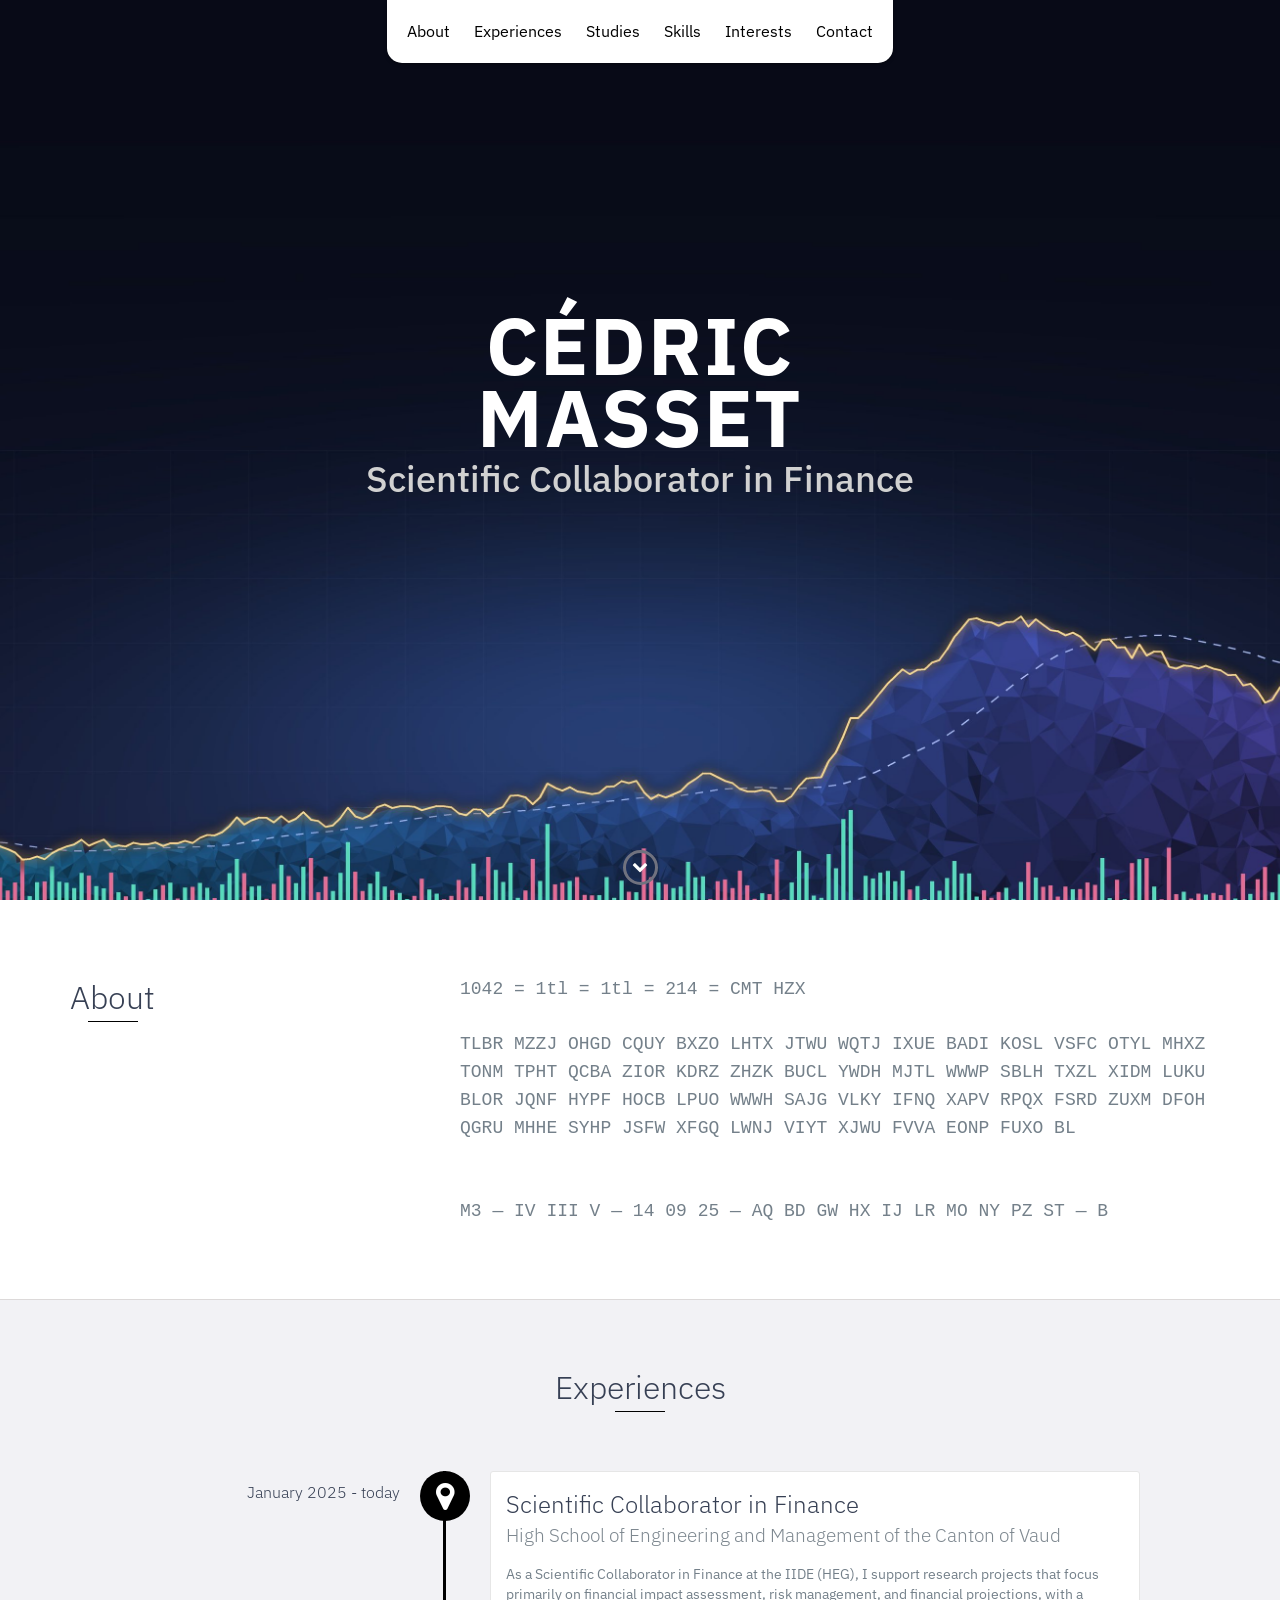
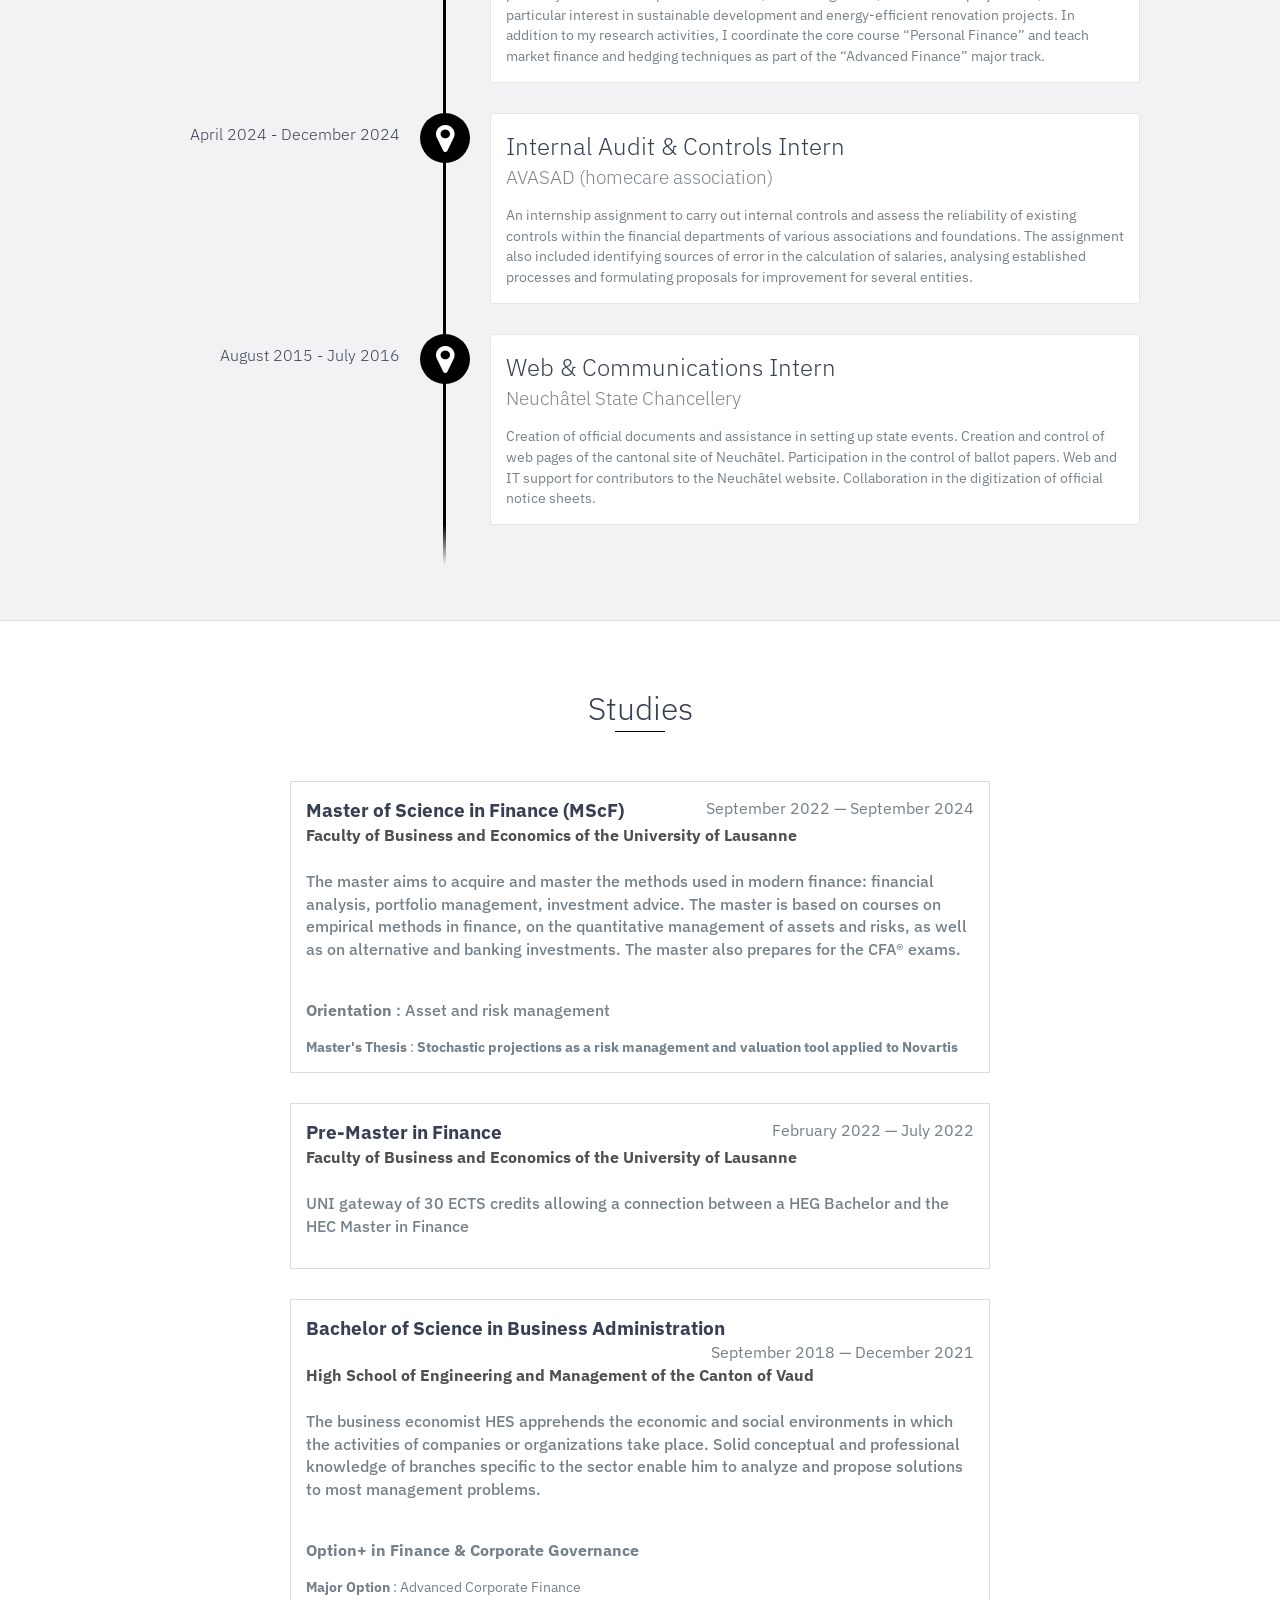
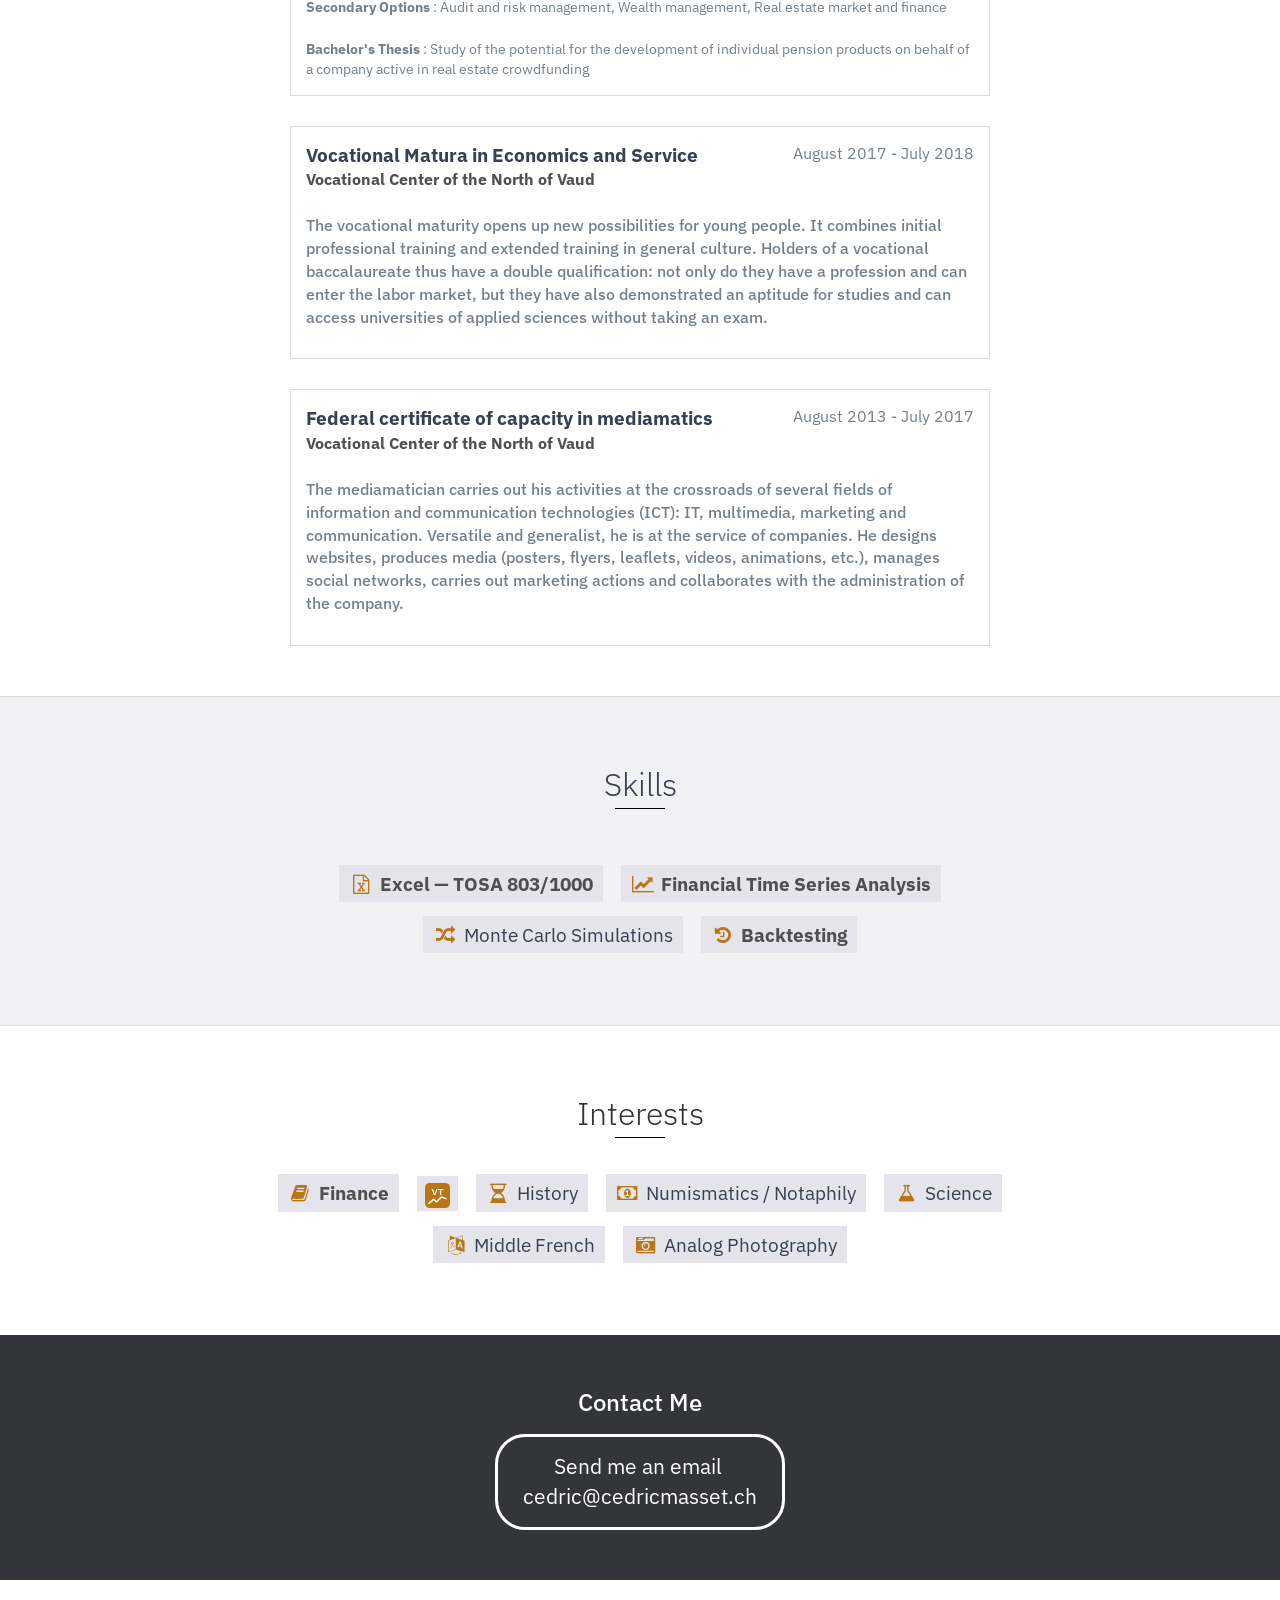
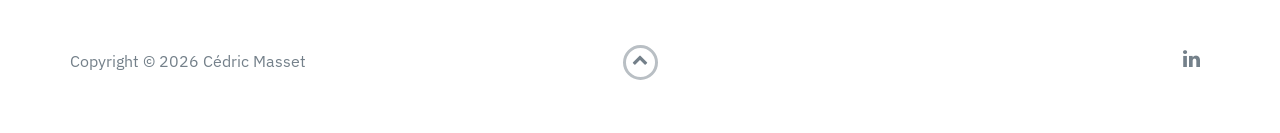
==== index.html @ 567737e2 "Switch site font from Inter to IBM Plex Sans Co-Authored-By: Claude Opus 5.5 <noreply@anthropic.com>" ====
<!DOCTYPE html>
<html class="no-js" lang="en">

<head>
    <meta charset="utf-8">
    <meta http-equiv="X-UA-Compatible" content="IE=edge">
    <meta name="viewport" content="width=device-width, initial-scale=1">
    <title>Cédric Masset</title>
    <link rel="preconnect" href="https://fonts.googleapis.com">
    <link rel="preconnect" href="https://fonts.gstatic.com" crossorigin>
    <link href="https://fonts.googleapis.com/css2?family=IBM+Plex+Sans:wght@100;300;400;500;600;700&display=swap" rel="stylesheet">
    <link rel="stylesheet" href="libs/font-awesome/css/font-awesome.min.css">
    <link href="css/bootstrap.min.css" rel="stylesheet">
    <link href="css/styles.css" rel="stylesheet">
    <meta name="viewport" content="width=device-width, initial-scale=1, shrink-to-fit=no">

    <link rel="apple-touch-icon" sizes="180x180" href="fav/apple-touch-icon.png?v=2">
    <link rel="icon" type="image/png" sizes="32x32" href="fav/favicon-32x32.png?v=2">
    <link rel="icon" type="image/png" sizes="16x16" href="fav/favicon-16x16.png?v=2">
    <link rel="manifest" href="fav/site.webmanifest?v=2">
    <link rel="mask-icon" href="fav/safari-pinned-tab.svg?v=2" color="#374054">
    <link rel="shortcut icon" href="fav/favicon.ico?v=2">
    <meta name="msapplication-TileColor" content="#374054">
    <meta name="msapplication-config" content="fav/browserconfig.xml">
    <meta name="theme-color" content="#ffffff">

    <meta name="description" content="Personal website of Cédric Masset" />

</head>

<body>
    <div id="mobile-menu-open" class="shadow-large">
        <i class="fa fa-bars" aria-hidden="true"></i>
    </div>
    <!-- End #mobile-menu-toggle -->
    <header class="sticky">
        <div id="mobile-menu-close">
            <span>Close</span> <i class="fa fa-times" aria-hidden="true"></i>
        </div>
        <ul id="menu" class="shadow">
            <li>
                <a href="#about">About</a>
            </li>
            <li>
                <a href="#experience">Experiences</a>
            </li>
            <li>
                <a href="#education">Studies</a>
            </li>
            <li>
                <a href="#skills">Skills</a>
            </li>
            <li>
                <a href="#loisirs">Interests</a>
            </li>
            <li>
                <a href="#contact">Contact</a>
            </li>

        </ul>
    </header>
    <!-- End header -->

    <div id="lead">
        <div id="lead-content">
            <h1>Cédric Masset</h1>
            <h2>Scientific Collaborator in Finance</h2>


        </div>
        <!-- End #lead-content -->

        <div id="lead-overlay"></div>

        <div id="lead-down">
            <span>
                <i class="fa fa-chevron-down" aria-hidden="true"></i>
            </span>
        </div>
        <!-- End #lead-down -->
    </div>
    <!-- End #lead -->

    <div id="about">
        <div class="container">
            <div class="row">
                <div class="col-md-4">
                    <h2 class="heading">About</h2>
                </div>
                <div class="col-md-8">
                    <p>

                        <FONT size="4">
                            <FONT face="Courier New">

                                1042 = 1tl = 1tl = 214 = CMT HZX<br>
                                <br>
                                TLBR MZZJ OHGD CQUY BXZO LHTX JTWU WQTJ IXUE BADI KOSL VSFC
                                OTYL MHXZ TONM TPHT QCBA ZIOR KDRZ ZHZK BUCL YWDH MJTL WWWP
                                SBLH TXZL XIDM LUKU BLOR JQNF HYPF HOCB LPUO WWWH SAJG VLKY
                                IFNQ XAPV RPQX FSRD ZUXM DFOH QGRU MHHE SYHP JSFW XFGQ LWNJ
                                VIYT XJWU FVVA EONP FUXO BL<br><br><br>
                                M3 — IV III V — 14 09 25 — AQ BD GW HX IJ LR MO NY PZ ST — B
                            </FONT>
                        </FONT>
                    </p>
                </div>
            </div>
        </div>
    </div>
    <!-- End #about -->

    <div id="experience" class="background-alt">
        <h2 class="heading">Experiences</h2>
        <div id="experience-timeline">
            <div data-date="January 2025 - today">
                <h3>Scientific Collaborator in Finance</h3>
                <h4>High School of Engineering and Management of the Canton of Vaud</h4>
                <p>
                    As a Scientific Collaborator in Finance at the IIDE (HEG), I support research projects that focus
                    primarily on financial impact assessment, risk management, and financial projections, with a
                    particular interest in sustainable development and energy-efficient renovation projects. In addition
                    to my research activities, I coordinate the core course “Personal Finance” and teach market finance
                    and hedging techniques as part of the “Advanced Finance” major track.
                </p>
            </div>

            <div data-date="April 2024 - December 2024">
                <h3>Internal Audit & Controls Intern</h3>
                <h4>AVASAD (homecare association)</h4>
                <p>
                    An internship assignment to carry out internal controls and assess the reliability of existing
                    controls within the financial departments of various associations and foundations. The assignment
                    also included identifying sources of error in the calculation of salaries, analysing established
                    processes and formulating proposals for improvement for several entities.
                </p>
            </div>

            <div data-date="August 2015 - July 2016">
                <h3>Web & Communications Intern</h3>
                <h4>Neuchâtel State Chancellery</h4>
                <p>
                    Creation of official documents and assistance in setting up state events. Creation and control of
                    web pages of the cantonal site of Neuchâtel. Participation in the control of ballot papers. Web and
                    IT support for contributors to the Neuchâtel website. Collaboration in the digitization of official
                    notice sheets.
                </p>
            </div>

        </div>
    </div>
    <!-- End #experience -->





    <div id="education">
        <h2 class="heading">Studies</h2>

        <div class="education-block">
            <h3><b>Master of Science in Finance (MScF)</b></h3>

            <span class="education-date">September 2022 — September 2024</span>

            <h4><a target="_blank" rel="noopener noreferrer" title="HEC Lausanne website"
                    href="https://www.unil.ch"><b>Faculty of Business and Economics of the University
                        of Lausanne</b></a><br><br>The master aims to acquire and master the methods used in modern
                finance: financial analysis, portfolio management, investment advice. The master is based on courses on
                empirical methods in finance, on the quantitative management of assets and risks, as well as on
                alternative and banking investments. The master also prepares for the CFA® exams.</h4>
            <br>

            <h4><b>Orientation </b>: Asset and risk management</h4>
            <p>
                <b>Master's Thesis</b> : <a target="_blank" rel="noopener noreferrer" title="Master's Thesis"
                    href="Master_Thesis_Final.pdf">Stochastic projections as a risk management and valuation tool
                    applied to Novartis</a>
            </p>
        </div>



        <div class="education-block">
            <h3><b>Pre-Master in Finance</b></h3>

            <span class="education-date">February 2022 — July 2022</span>

            <h4><a target="_blank" rel="noopener noreferrer" title="HEC Lausanne website"
                    href="https://www.unil.ch"><b>Faculty of Business and Economics of the University
                        of Lausanne</b></a><br><br>UNI gateway of 30 ECTS credits allowing a connection between a HEG
                Bachelor and the HEC Master in Finance</h4>
            <p></p>
        </div>



        <div class="education-block">
            <h3><b>Bachelor of Science in Business Administration</b></h3>

            <span class="education-date">September 2018 — December 2021</span>

            <h4><a target="_blank" rel="noopener noreferrer" title="HEIG-VD website" href="https://heig-vd.ch"><b>High
                        School of
                        Engineering and Management of the Canton of Vaud</b></a><br><br>The business economist HES
                apprehends the economic and social environments in which the activities of companies or organizations
                take place. Solid conceptual and professional knowledge of branches specific to the sector enable him to
                analyze and propose solutions to most management problems.</h4>
            <br>
            <h4><b>Option+ in Finance & Corporate Governance</b></h4>
            <p><b>Major Option</b> : Advanced Corporate Finance<br>
                <b>Secondary Options</b> : Audit and risk management, Wealth management, Real estate market and
                finance<br>
                <br>
                <b>Bachelor's Thesis</b> : Study of the potential for the development of individual pension products on
                behalf of a company active in real estate crowdfunding
            </p>
        </div>


        <div class="education-block">
            <h3><b>Vocational Matura in Economics and Service</b></h3>

            <span class="education-date">August 2017 - July 2018</span>

            <h4><a target="_blank" rel="noopener noreferrer" title="CPNV website"
                    href="https://www.cpnv.ch"><b>Vocational Center of the North of Vaud</b></a><br><br>The vocational
                maturity opens up new possibilities for young people. It combines initial professional training and
                extended training in general culture. Holders of a vocational baccalaureate thus have a double
                qualification: not only do they have a profession and can enter the labor market, but they have also
                demonstrated an aptitude for studies and can access universities of applied sciences without taking an
                exam.</h4>
            <p></p>
        </div>


        <div class="education-block">
            <h3><b>Federal certificate of capacity in mediamatics</b></h3>

            <span class="education-date">August 2013 - July 2017</span>

            <h4><a target="_blank" rel="noopener noreferrer" title="CPNV website"
                    href="https://www.cpnv.ch"><b>Vocational Center of the North of Vaud</b></a><br><br>The
                mediamatician carries out his activities at the crossroads of several fields of information and
                communication technologies (ICT): IT, multimedia, marketing and communication. Versatile and generalist,
                he is at the service of companies. He designs websites, produces media (posters, flyers, leaflets,
                videos, animations, etc.), manages social networks, carries out marketing actions and collaborates with
                the administration of the company.</h4>
            <p></p>
        </div>
    </div>




    <!-- End #education -->


    <div id="skills" class="background-alt">
        <h2 class="heading">Skills</h2>
        <ul>
            <li><a target="_blank" rel="noopener noreferrer" title="Open certificate in a new tab"
                    href="Certificat TOSA.pdf"><i class="fa fa-fw fa-file-excel-o" aria-hidden="true"></i><b>Excel — TOSA 803/1000</b></a></li>
            <li><a target="_blank" rel="noopener noreferrer" title="Financial Time Series Analysis"
                    href="https://publicfinance-r6fbtvf6olfpet8zttdvapp.streamlit.app/"><i class="fa fa-fw fa-line-chart" aria-hidden="true"></i><b>Financial Time Series Analysis</b></a></li>
            <li><i class="fa fa-fw fa-random" aria-hidden="true"></i>Monte Carlo Simulations</li>
            <li><a target="_blank" rel="noopener noreferrer" title="Swiss Equity Portfolio Lab"
                    href="/backtesting/"><i class="fa fa-fw fa-history" aria-hidden="true"></i><b>Backtesting</b></a></li>
        </ul>
    </div>



    <!-- End #skills -->

    <div id="loisirs">
        <h2 class="heading">Interests</h2>
        <ul>
            <li><a target="_blank" rel="noopener noreferrer" title="Open the link"
                    href="https://drive.google.com/drive/folders/1SxtoG-8WIpAKgAG5NdjkDknO7NN7rGFd?usp=sharing"><i class="fa fa-fw fa-book" aria-hidden="true"></i><b>Finance</b></a></li>
            <li class="vt-item"><a target="_blank" rel="noopener noreferrer" title="VT Market Dashboard"
                    aria-label="VT Market Dashboard" href="/vt/"><img src="images/vt-logo.svg" width="25" height="25" alt="VT Market Dashboard"></a></li>
            <li><i class="fa fa-fw fa-hourglass-half" aria-hidden="true"></i>History</li>
            <li><i class="fa fa-fw fa-money" aria-hidden="true"></i>Numismatics / Notaphily</li>
            <li><i class="fa fa-fw fa-flask" aria-hidden="true"></i>Science</li>
            <li><i class="fa fa-fw fa-language" aria-hidden="true"></i>Middle French</li>
            <li><i class="fa fa-fw fa-camera-retro" aria-hidden="true"></i>Analog Photography</li>
        </ul>
    </div>

    <div id="contact">
        <h2>Contact Me</h2>
        <div id="contact-form">
            <a href="mailto:cedric@cedricmasset.ch" class="btn-rounded-white">
                Send me an email&nbsp;
                <br>
                cedric@cedricmasset.ch
            </a>

        </div>
        <!-- End #contact-form -->
    </div>
    <!-- End #contact -->

    <footer>
        <div class="container">
            <div class="row">
                <div class="col-sm-5 copyright">
                    <p>
                        Copyright &copy; <span id="current-year">2026</span> Cédric Masset
                    </p>


                </div>
                <div class="col-sm-2 top">
                    <span id="to-top">
                        <i class="fa fa-chevron-up" aria-hidden="true"></i>
                    </span>
                </div>
                <div class="col-sm-5 social">
                    <ul>


                        <li>
                            <a href="https://www.linkedin.com/in/cédric-masset/" target="_blank"><i
                                    class="fa fa-linkedin" aria-hidden="true"></i></a>
                        </li>


                    </ul>
                </div>
            </div>
        </div>
    </footer>
    <!-- End footer -->

    <script src="https://ajax.googleapis.com/ajax/libs/jquery/1.12.4/jquery.min.js"></script>
    <script src="js/scripts.min.js"></script>
</body>

</html>
---- css/styles.css ----
body {
	font-family: 'IBM Plex Sans', -apple-system, BlinkMacSystemFont, 'Segoe UI', Helvetica, Arial, sans-serif;
	font-size: 16px
}

body.active {
	overflow: hidden
}

.no-js #experience-timeline>div {
	background: #fff;
	padding: 10px;
	margin-bottom: 10px;
	border: 1px solid #dcd9d9
}

.no-js #experience-timeline>div h3 {
	font-size: 1.5em;
	font-weight: 300;
	color: #374054;
	display: inline-block;
	margin: 0
}

.no-js #experience-timeline>div h4 {
	font-size: 1.2em;
	font-weight: 300;
	color: #7e8890;
	margin: 0 0 15px 0
}

.no-js #experience-timeline>div p {
	color: #74808a;
	font-size: 0.9em;
	margin: 0
}

.no-js #experience-timeline:before,
.no-js #experience-timeline:after {
	content: none
}

@keyframes dropHeader {
	0% {
		transform: translateY(-100%)
	}

	100% {
		transform: translateY(0)
	}
}


header {
	position: absolute;
	top: 0;
	left: 0;
	right: 0;
	text-align: center;
	z-index: 10;
	animation-name: dropHeader;
	animation-iteration-count: 1;
	animation-timing-function: ease;
	animation-duration: 1s
}


header ul {
	display: inline-block;
	background: #fff;
	text-align: center;
	padding: 10px;
	margin: 0;
	border-bottom-right-radius: 15px;
	border-bottom-left-radius: 15px
}

header li {
	display: inline-block
}

header.sticky {
	position: fixed;
	z-index: 999
}

header a {
	display: block;
	color: #000000;
	padding: 10px;
	touch-action: manipulation
}

header a:hover {
	color: #000000;
	text-decoration: none;
	background: #eee;
	border-radius: 4px
}

header a:focus {
	color: #000000;
	text-decoration: none
}

header.active {
	display: block
}

header.sticky {
	position: fixed;
	z-index: 999
}

#menu.active {
	display: block
}

#mobile-menu-open {
	display: none;
	cursor: pointer;
	position: fixed;
	right: 15px;
	top: 10px;
	color: #000000;
	font-size: 1.5em;
	z-index: 20;
	padding: 0 7px;
	border-radius: 4px;
	background: #fff;
	touch-action: manipulation
}

#mobile-menu-close {
	display: none;
	text-align: right;
	width: 100%;
	background: #fff;
	font-size: 1.5em;
	padding-right: 15px;
	padding-top: 10px;
	cursor: pointer;
	color: #000000;
	touch-action: manipulation
}

#mobile-menu-close span {
	font-size: 0.5em;
	text-transform: uppercase
}

#mobile-menu-close i {
	vertical-align: middle
}

footer {
	padding: 50px 0
}

.copyright {
	padding-top: 20px
}

.copyright p {
	margin: 0;
	color: #74808a
}

.top {
	text-align: center
}

.top span {
	cursor: pointer;
	display: block;
	margin: 15px auto 0 auto;
	width: 35px;
	height: 35px;
	border-radius: 50%;
	border: 3px solid #b9bfc4;
	text-align: center;
	touch-action: manipulation
}

.top i {
	color: #74808a
}

.social {
	text-align: right
}

.social ul {
	margin: 5px 0 0 0;
	padding: 0
}

.social li {
	display: inline-block;
	font-size: 1.25em;
	list-style: none
}

.social a {
	display: block;
	color: #74808a;
	padding: 10px
}

.social a:hover {
	color: #3498db
}

.btn-rounded-white {
	display: inline-block;
	color: #fff;
	padding: 15px 25px;
	border: 3px solid #fff;
	border-radius: 30px;
	transition: .5s ease all;
	font-size: 1.3em
}


.btn-rounded-white:hover {
	color: #000000;
	background: #fff;
	text-decoration: none
}

.shadow {
	box-shadow: 0 2px 4px rgba(0, 0, 0, 0.10), 0 2px 3px rgba(0, 0, 0, 0.20)
}

.shadow-large {
	box-shadow: 0 4px 5px rgba(0, 0, 0, 0.10), 0 4px 7px rgba(0, 0, 0, 0.10)
}

.heading {
	position: relative;
	display: inline-block;
	font-size: 2em;
	font-weight: 300;
	margin: 0 0 30px 0
}

.heading:after {
	position: absolute;
	content: '';
	top: 100%;
	height: 1px;
	width: 50px;
	left: 0;
	right: 0;
	margin: 0 auto;
	background: #000000
}

.background-alt {
	background: #f2f2f5
}






#lead {
	position: relative;
	height: 100vh;
	min-height: 500px;
	max-height: 1080px;
	background: url(../images/background3.jpg);
	background-size: cover;
	background-position: center bottom;
	padding: 15px;
	overflow: hidden
}

#lead-content {
	position: absolute;
	z-index: 10;
	top: 46%;
	left: 50%;
	transform: translate(-50%, -50%);
	text-align: center
}

#lead-content h1,

#lead-content h2 {
	margin: 0
}

#lead-content h1 {
	color: #fff;
	font-weight: 700;
	font-size: 5em;
	text-transform: uppercase;
	letter-spacing: 0.02em;
	line-height: 0.9em
}



#lead-content h2 {
	color: #d1d1d1;
	font-weight: 500;
	font-size: 2.25em;
	margin-bottom: 15px
}

#lead-overlay {
	position: absolute;
	height: 100%;
	width: 100%;
	top: 0;
	right: 0;
	bottom: 0;
	left: 0;
	background: rgba(123, 123, 123, 0.01);
	z-index: 1
}

#lead-down {
	position: absolute;
	left: 0;
	right: 0;
	width: 100%;
	text-align: center;
	z-index: 10;
	bottom: 15px;
	color: #fff
}



#lead-down span {
	cursor: pointer;
	display: block;
	margin: 0 auto;
	width: 35px;
	height: 35px;
	border-radius: 50%;
	border: 3px solid #70727f;
	text-align: center;
	touch-action: manipulation
}


#lead-down i {
	animation: pulsate 1.5s ease;
	animation-iteration-count: infinite;
	padding-top: 5px
}

@keyframes pulsate {
	0% {
		transform: scale(1, 1)
	}

	50% {
		transform: scale(1.2, 1.2)
	}

	100% {
		transform: scale(1, 1)
	}
}

#about {
	padding: 75px 15px;
	border-bottom: 1px solid #dcd9d9
}

#about h2 {
	color: #374054
}

#about p {
	color: #74808a;
	margin: 0
}

#experience {
	padding: 65px 15px;
	text-align: center;
	border-bottom: 1px solid #dcd9d9
}

#experience h2 {
	color: #374054
}

#experience-timeline {
	margin: 30px auto 0 auto;
	position: relative;
	max-width: 1000px
}

#experience-timeline:before {
	position: absolute;
	content: '';
	top: 0;
	bottom: 0;
	left: 303px;
	right: auto;
	height: 100%;
	width: 3px;
	background: #000000;
	z-index: 0
}

#experience-timeline:after {
	position: absolute;
	content: '';
	width: 3px;
	height: 40px;
	background: #000000;
	background: linear-gradient(to bottom, #000000, rgba(52, 152, 219, 0));
	top: 100%;
	left: 303px
}

.vtimeline-content {
	margin-left: 350px;
	background: #fff;
	border: 1px solid #e6e6e6;
	padding: 15px;
	border-radius: 3px;
	text-align: left
}

.vtimeline-content h3 {
	font-size: 1.5em;
	font-weight: 300;
	color: #374054;
	display: inline-block;
	margin: 0
}

.vtimeline-content h4 {
	font-size: 1.2em;
	font-weight: 300;
	color: #7e8890;
	margin: 0 0 15px 0
}

.vtimeline-content p {
	color: #74808a;
	font-size: 0.9em;
	margin: 0
}

.vtimeline-point {
	position: relative;
	display: block;
	vertical-align: top;
	margin-bottom: 30px
}

.vtimeline-icon {
	position: relative;
	color: #fff;
	width: 50px;
	height: 50px;
	background: #000000;
	border-radius: 50%;
	float: left;
	z-index: 99;
	margin-left: 280px
}

.vtimeline-icon i {
	display: block;
	font-size: 2em;
	margin-top: 10px
}

.vtimeline-date {
	width: 260px;
	text-align: right;
	position: absolute;
	left: 0;
	top: 10px;
	font-weight: 300;
	color: #374054
}

#education {
	padding: 65px 15px 20px 15px;
	border-bottom: 1px solid #dcd9d9;
	text-align: center
}

#education h2 {
	color: #374054;
	margin-bottom: 50px
}

.education-block {
	max-width: 700px;
	margin: 0 auto 30px auto;
	padding: 15px;
	border: 1px solid #dcd9d9;
	text-align: left
}

.education-block h3 {
	font-weight: 500;
	float: left;
	margin: 0;
	color: #374054
}

.education-block span {
	color: #74808a;
	float: right
}

.education-block h4 {
	color: #74808a;
	clear: both;
	font-weight: 500;
	margin: 0 0 15px 0
}

.education-block p,
.education-block ul {
	margin: 0;
	color: #74808a;
	font-size: 0.9em
}

.education-block p a {
	color: #74808a;
	font-weight: bold;
	text-decoration: none;
}

.education-block p a:hover {
	text-decoration: underline;
}

.education-block ul {
	padding: 0 0 0 15px
}

#projects {
	padding: 50px 15px;
	border-bottom: 1px solid #dcd9d9;
	text-align: center
}

#projects h2 {
	color: #374054;
	margin-bottom: 50px
}

.project {
	position: relative;
	max-width: 900px;
	margin: 0 auto 30px auto;
	overflow: hidden;
	background: #fff;
	border-radius: 4px
}

.project-image {
	float: left
}

.project-info {
	position: absolute;
	top: 50%;
	transform: translateY(-50%);
	margin-left: 300px;
	padding: 15px
}

.project-info h3 {
	font-size: 1.5em;
	font-weight: 300;
	color: #374054;
	margin: 0 0 15px 0
}

.project-info p {
	color: #74808a;
	margin: 0 0 15px 0;
	font-size: 0.9em
}

.no-image .project-info {
	position: relative;
	margin: 0;
	padding: 30px 15px;
	transform: none
}

#more-projects {
	display: none
}


#skills {
	padding: 65px 15px;
	text-align: center;
	border-bottom: 1px solid #dcd9d9
}


#skills h2 {
	color: #374054;
	margin-bottom: 50px
}

#skills ul {
	display: block;
	margin: 0 auto;
	padding: 0;
	max-width: 800px
}

#skills li {
	display: inline-block;
	margin: 7px;
	padding: 5px 10px;
	color: #374054;
	background: #e4e4ea;
	list-style: none;
	cursor: default;
	font-size: 1.2em
}




#loisirs {
	padding: 65px 15px;
	text-align: center
}

#loisirs ul {
	display: block;
	margin: 0 auto;
	padding: 0;
	max-width: 800px
}

#loisirs li {
	display: inline-block;
	margin: 7px;
	padding: 5px 10px;
	color: #374054;
	background: #e4e4ea;
	list-style: none;
	cursor: default;
	font-size: 1.2em
}

#skills li .fa,
#loisirs li .fa {
	color: #BA7517;
	margin-right: 6px
}

#loisirs li.vt-item {
	padding: 3px 8px
}

#loisirs li.vt-item img {
	vertical-align: middle;
	transition: transform .15s ease
}

#loisirs li.vt-item a:hover img {
	transform: scale(1.12)
}



#contact {
	padding: 50px 15px;
	background: #34353b;
	text-align: center
}

#contact h2 {
	margin: 0 0 15px 0;
	color: #fff;
	font-weight: 500
}

#contact-form {
	max-width: 500px;
	margin: 0 auto
}

#contact-form input,
#contact-form textarea {
	display: block;
	width: 100%;
	padding: 10px;
	border-radius: 4px;
	border: none;
	margin-bottom: 10px;
	background: #1d6fa5;
	color: #fff;
	transition: .5s ease all
}

#contact-form input::-webkit-input-placeholder,
#contact-form textarea::-webkit-input-placeholder {
	color: #fff
}

#contact-form input:-moz-placeholder,
#contact-form textarea:-moz-placeholder {
	color: #fff;
	opacity: 1
}

#contact-form input::-moz-placeholder,
#contact-form textarea::-moz-placeholder {
	color: #fff;
	opacity: 1
}

#contact-form input:-ms-input-placeholder,
#contact-form textarea:-ms-input-placeholder {
	color: #fff
}

#contact-form input:focus,
#contact-form textarea:focus {
	outline: none;
	background: #16527a
}

#contact-form textarea {
	height: 150px;
	resize: none
}

#contact-form button {
	display: block;
	width: 100%;
	background: #fff;
	border-radius: 4px;
	padding: 5px 10px;
	border: none;
	color: #3498db;
	font-weight: 700;
	box-shadow: 0 1px 3px rgba(0, 0, 0, 0.12), 0 1px 2px rgba(0, 0, 0, 0.24);
	transition: .5s ease all
}

#contact-form button:hover {
	box-shadow: 0 10px 20px rgba(0, 0, 0, 0.19), 0 6px 6px rgba(0, 0, 0, 0.23)
}

.optional-section {
	padding: 50px 15px;
	text-align: center;
	border-top: 1px solid #dcd9d9
}

.optional-section h2 {
	color: #374054
}

.optional-section-block {
	max-width: 700px;
	margin: 0 auto 30px auto;
	padding: 15px;
	border: 1px solid #dcd9d9;
	background: #fff;
	text-align: left
}

.optional-section-block h3 {
	font-weight: 500;
	margin: 0 0 15px 0;
	color: #374054
}

.optional-section-block h4 {
	color: #74808a;
	clear: both;
	font-weight: 500;
	margin: 0 0 15px 0
}

.optional-section-block p,
.optional-section-block ul {
	margin: 0 0 15px 0;
	color: #74808a;
	font-size: 0.9em
}

.optional-section-block ul {
	padding: 0 0 0 15px
}

@media only screen and (max-width: 750px) {

	#experience-timeline:before,
	#experience-timeline:after {
		left: 23px
	}

	.vtimeline-date {
		width: auto;
		text-align: left;
		position: relative;
		margin-bottom: 15px;
		display: block;
		margin-left: 70px
	}

	.vtimeline-icon {
		margin-left: 0
	}

	.vtimeline-content {
		margin-left: 70px
	}
}

@media only screen and (max-width: 992px) {
	#lead {
		height: auto;
		min-height: auto;
		max-height: auto;
		padding: 100px 15px
	}

	#lead-content {
		position: relative;
		transform: none;
		left: auto;
		top: auto
	}

	#lead-content h1 {
		font-size: 3em
	}

	#lead-content h2 {
		font-size: 1.75em
	}

	#about {
		text-align: center
	}

	#about p {
		text-align: left
	}
}

@media only screen and (max-width: 768px) {
	header {
		position: fixed;
		display: none;
		z-index: 999;
		animation: none;
		bottom: 0;
		height: 100%
	}

	#mobile-menu-open,
	#mobile-menu-close {
		display: block
	}


	#menu {
		height: 100%;
		overflow-y: auto;
		box-shadow: none;
		border-radius: 0;
		width: 100%
	}

	#menu li {
		display: block;
		margin-bottom: 10px
	}

	#lead-content h1 {
		font-size: 2em
	}

	#lead-content h2 {
		font-size: 1.3em
	}

	#lead-content a {
		padding: 10px 20px
	}

	#lead-down {
		display: none
	}

	.education-block h3,
	.education-block span {
		float: none
	}

	.project-image {
		display: none
	}

	.project-info {
		position: relative;
		margin: 0;
		padding: 30px 15px;
		top: auto;
		transform: none
	}

	footer {
		text-align: center
	}

	.social {
		text-align: center
	}
}

@media only screen and (max-width: 480px) {
	#lead-content h1 {
		font-size: 1.5em
	}

	#lead-content h2 {
		font-size: 1em
	}

	#lead-content a {
		font-size: 0.9em;
		padding: 5px 10px
	}
}
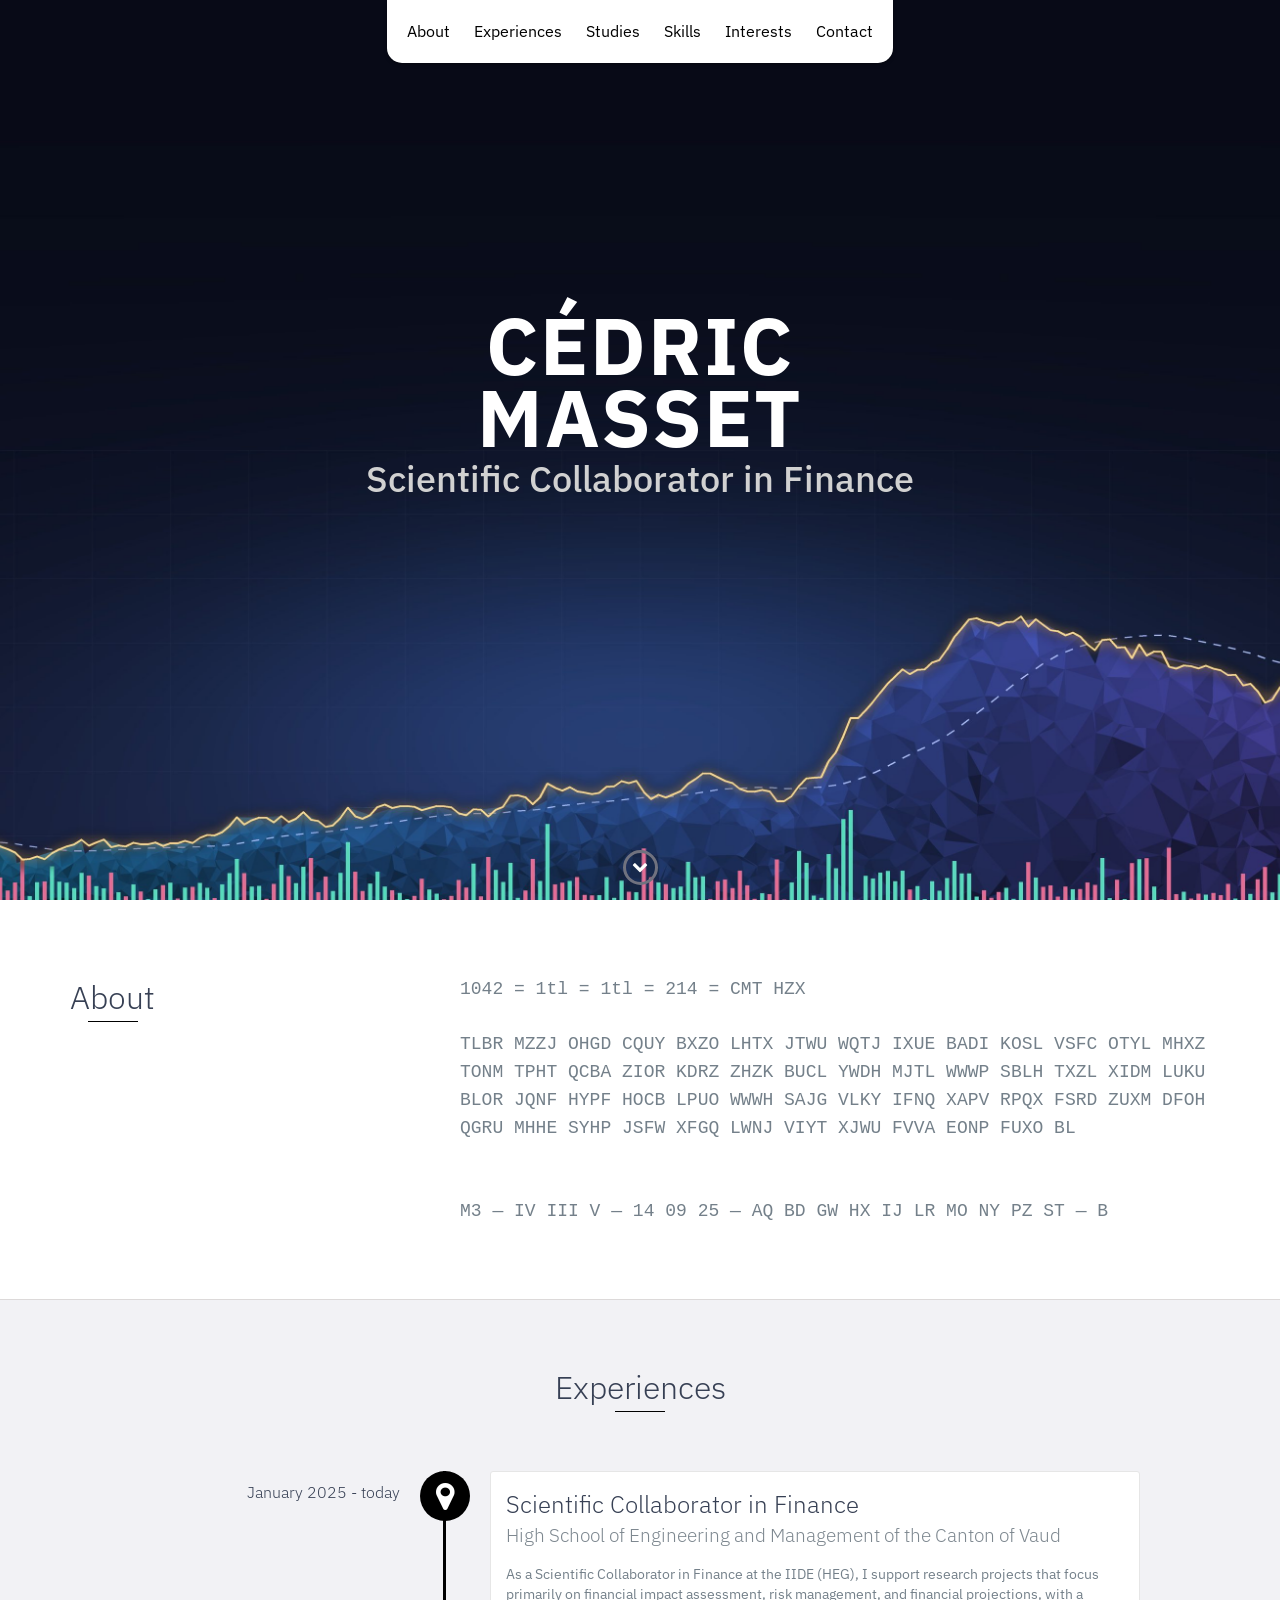
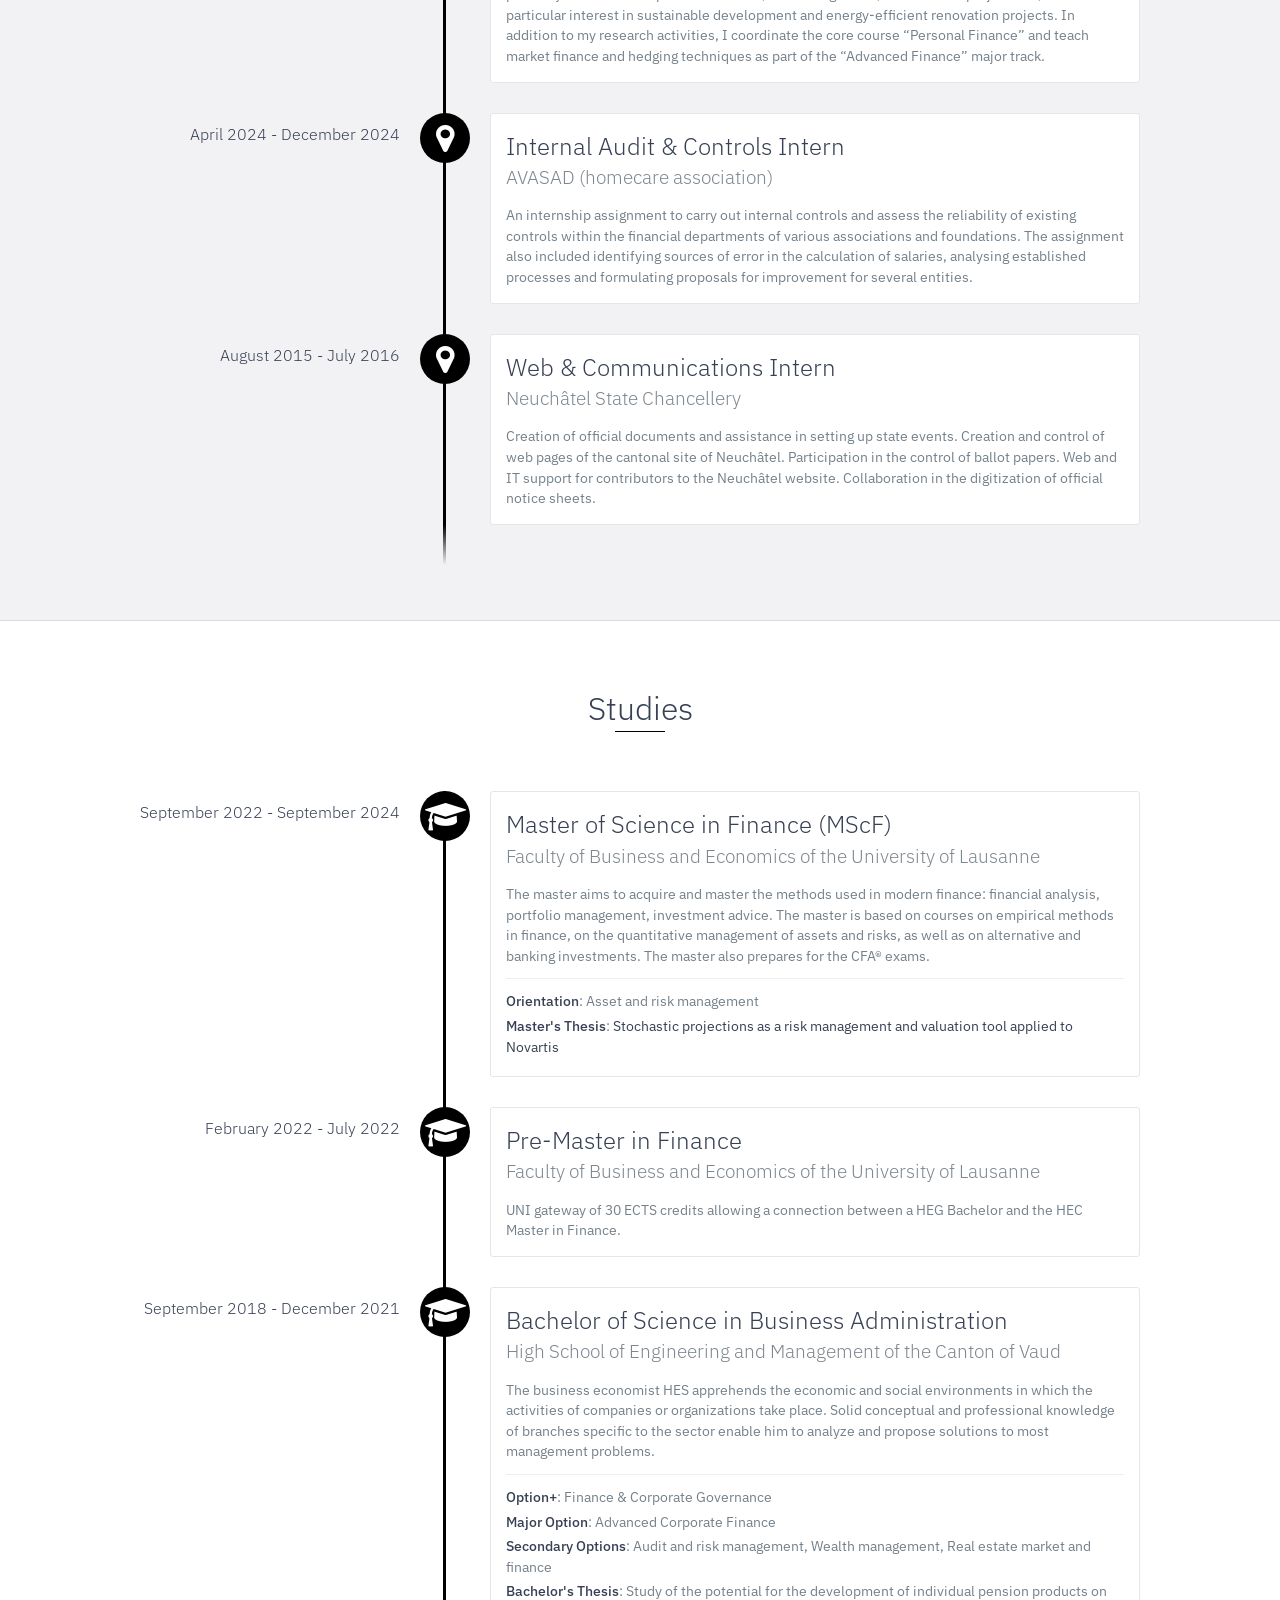
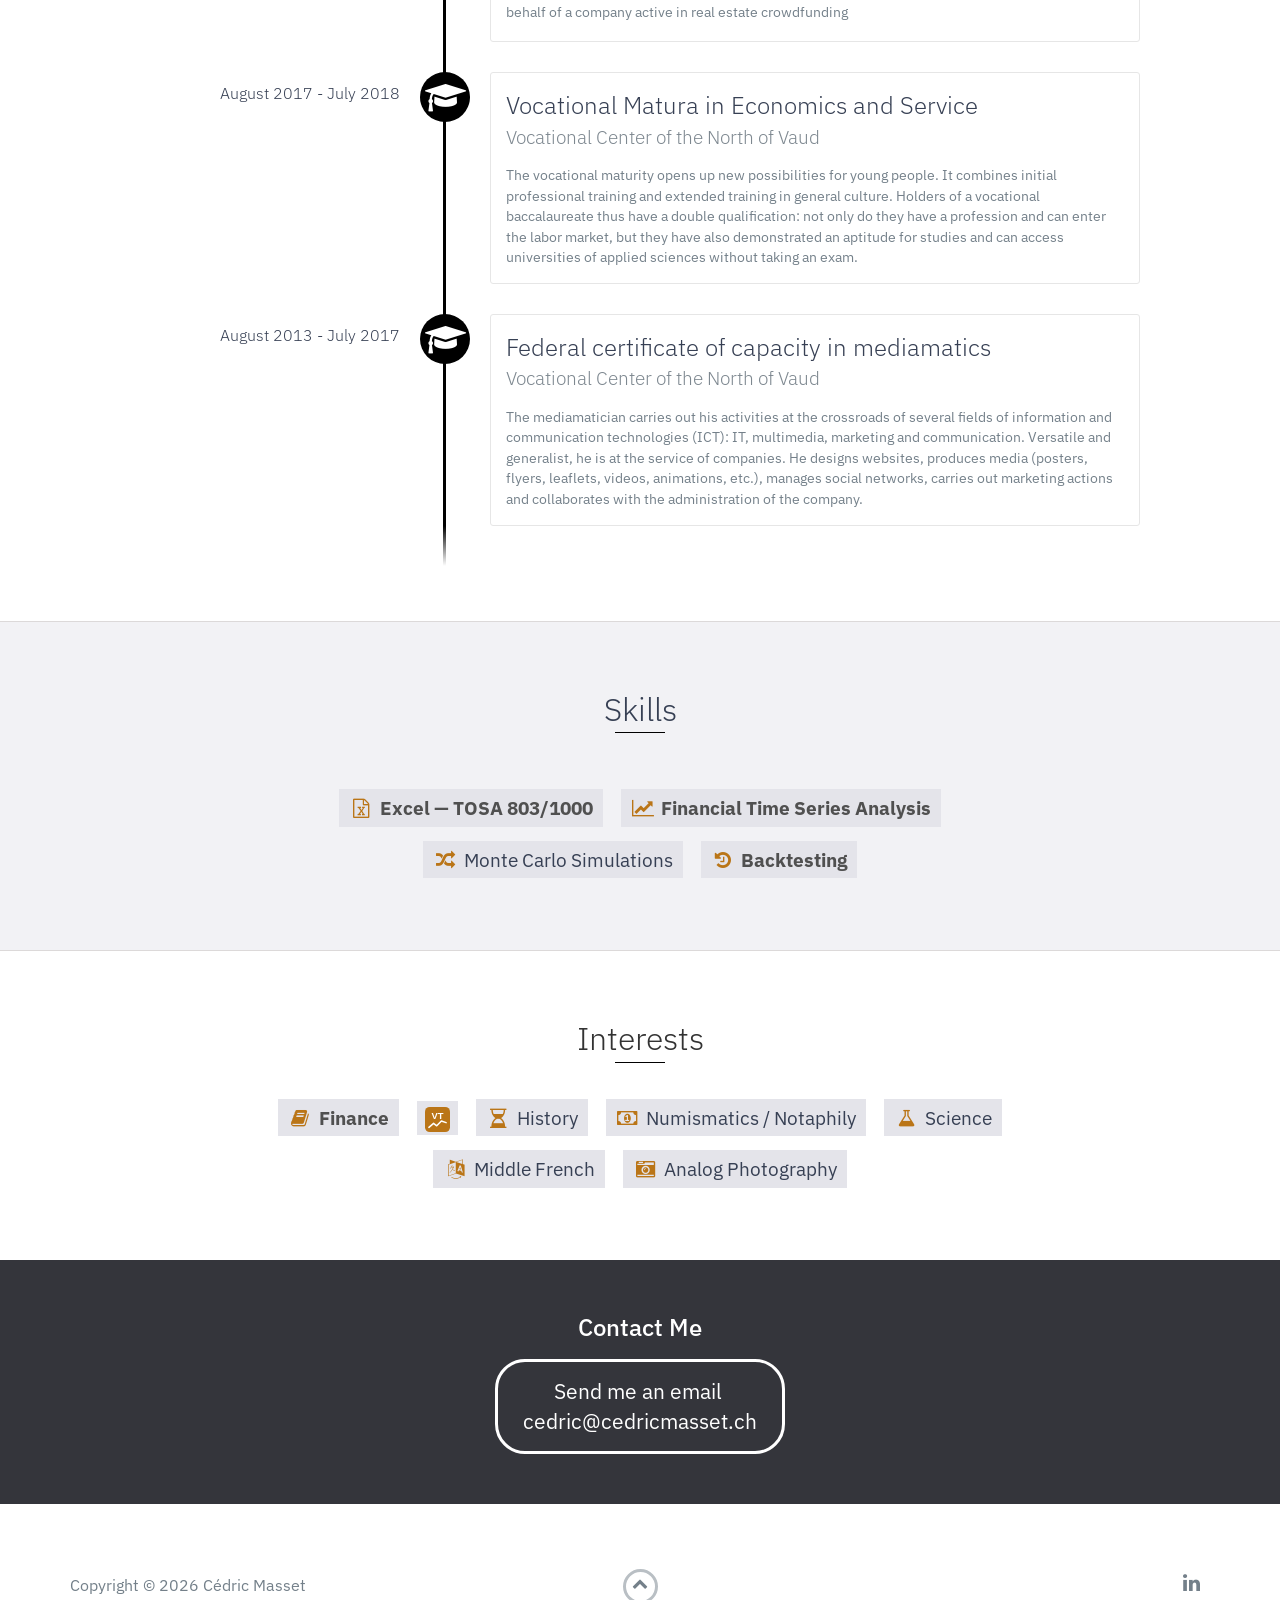
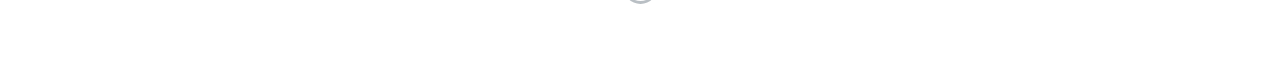
==== commit 8c081a30: "Restyle Studies as a timeline matching Experiences Co-Authored-By: Claude Opus 5.5 <noreply@anthropi" ====
--- a/index.html
+++ b/index.html
@@ -157,102 +157,77 @@
 
     <div id="education">
         <h2 class="heading">Studies</h2>
-
-        <div class="education-block">
-            <h3><b>Master of Science in Finance (MScF)</b></h3>
-
-            <span class="education-date">September 2022 — September 2024</span>
-
-            <h4><a target="_blank" rel="noopener noreferrer" title="HEC Lausanne website"
-                    href="https://www.unil.ch"><b>Faculty of Business and Economics of the University
-                        of Lausanne</b></a><br><br>The master aims to acquire and master the methods used in modern
-                finance: financial analysis, portfolio management, investment advice. The master is based on courses on
-                empirical methods in finance, on the quantitative management of assets and risks, as well as on
-                alternative and banking investments. The master also prepares for the CFA® exams.</h4>
-            <br>
-
-            <h4><b>Orientation </b>: Asset and risk management</h4>
-            <p>
-                <b>Master's Thesis</b> : <a target="_blank" rel="noopener noreferrer" title="Master's Thesis"
-                    href="Master_Thesis_Final.pdf">Stochastic projections as a risk management and valuation tool
-                    applied to Novartis</a>
-            </p>
-        </div>
-
-
-
-        <div class="education-block">
-            <h3><b>Pre-Master in Finance</b></h3>
-
-            <span class="education-date">February 2022 — July 2022</span>
-
-            <h4><a target="_blank" rel="noopener noreferrer" title="HEC Lausanne website"
-                    href="https://www.unil.ch"><b>Faculty of Business and Economics of the University
-                        of Lausanne</b></a><br><br>UNI gateway of 30 ECTS credits allowing a connection between a HEG
-                Bachelor and the HEC Master in Finance</h4>
-            <p></p>
-        </div>
-
-
-
-        <div class="education-block">
-            <h3><b>Bachelor of Science in Business Administration</b></h3>
-
-            <span class="education-date">September 2018 — December 2021</span>
-
-            <h4><a target="_blank" rel="noopener noreferrer" title="HEIG-VD website" href="https://heig-vd.ch"><b>High
-                        School of
-                        Engineering and Management of the Canton of Vaud</b></a><br><br>The business economist HES
-                apprehends the economic and social environments in which the activities of companies or organizations
-                take place. Solid conceptual and professional knowledge of branches specific to the sector enable him to
-                analyze and propose solutions to most management problems.</h4>
-            <br>
-            <h4><b>Option+ in Finance & Corporate Governance</b></h4>
-            <p><b>Major Option</b> : Advanced Corporate Finance<br>
-                <b>Secondary Options</b> : Audit and risk management, Wealth management, Real estate market and
-                finance<br>
-                <br>
-                <b>Bachelor's Thesis</b> : Study of the potential for the development of individual pension products on
-                behalf of a company active in real estate crowdfunding
-            </p>
-        </div>
-
-
-        <div class="education-block">
-            <h3><b>Vocational Matura in Economics and Service</b></h3>
-
-            <span class="education-date">August 2017 - July 2018</span>
-
-            <h4><a target="_blank" rel="noopener noreferrer" title="CPNV website"
-                    href="https://www.cpnv.ch"><b>Vocational Center of the North of Vaud</b></a><br><br>The vocational
-                maturity opens up new possibilities for young people. It combines initial professional training and
-                extended training in general culture. Holders of a vocational baccalaureate thus have a double
-                qualification: not only do they have a profession and can enter the labor market, but they have also
-                demonstrated an aptitude for studies and can access universities of applied sciences without taking an
-                exam.</h4>
-            <p></p>
-        </div>
-
-
-        <div class="education-block">
-            <h3><b>Federal certificate of capacity in mediamatics</b></h3>
-
-            <span class="education-date">August 2013 - July 2017</span>
-
-            <h4><a target="_blank" rel="noopener noreferrer" title="CPNV website"
-                    href="https://www.cpnv.ch"><b>Vocational Center of the North of Vaud</b></a><br><br>The
-                mediamatician carries out his activities at the crossroads of several fields of information and
-                communication technologies (ICT): IT, multimedia, marketing and communication. Versatile and generalist,
-                he is at the service of companies. He designs websites, produces media (posters, flyers, leaflets,
-                videos, animations, etc.), manages social networks, carries out marketing actions and collaborates with
-                the administration of the company.</h4>
-            <p></p>
-        </div>
-    </div>
-
-
-
-
+        <div id="education-timeline">
+            <div data-date="September 2022 - September 2024">
+                <h3>Master of Science in Finance (MScF)</h3>
+                <h4><a target="_blank" rel="noopener noreferrer" title="HEC Lausanne website"
+                        href="https://www.unil.ch">Faculty of Business and Economics of the University of Lausanne</a></h4>
+                <p>
+                    The master aims to acquire and master the methods used in modern finance: financial analysis,
+                    portfolio management, investment advice. The master is based on courses on empirical methods in
+                    finance, on the quantitative management of assets and risks, as well as on alternative and banking
+                    investments. The master also prepares for the CFA® exams.
+                </p>
+                <ul class="edu-details">
+                    <li><b>Orientation</b>: Asset and risk management</li>
+                    <li><b>Master's Thesis</b>: <a target="_blank" rel="noopener noreferrer" title="Master's Thesis"
+                            href="Master_Thesis_Final.pdf">Stochastic projections as a risk management and valuation
+                            tool applied to Novartis</a></li>
+                </ul>
+            </div>
+            <div data-date="February 2022 - July 2022">
+                <h3>Pre-Master in Finance</h3>
+                <h4><a target="_blank" rel="noopener noreferrer" title="HEC Lausanne website"
+                        href="https://www.unil.ch">Faculty of Business and Economics of the University of Lausanne</a></h4>
+                <p>
+                    UNI gateway of 30 ECTS credits allowing a connection between a HEG Bachelor and the HEC Master in
+                    Finance.
+                </p>
+            </div>
+            <div data-date="September 2018 - December 2021">
+                <h3>Bachelor of Science in Business Administration</h3>
+                <h4><a target="_blank" rel="noopener noreferrer" title="HEIG-VD website"
+                        href="https://heig-vd.ch">High School of Engineering and Management of the Canton of Vaud</a></h4>
+                <p>
+                    The business economist HES apprehends the economic and social environments in which the activities
+                    of companies or organizations take place. Solid conceptual and professional knowledge of branches
+                    specific to the sector enable him to analyze and propose solutions to most management problems.
+                </p>
+                <ul class="edu-details">
+                    <li><b>Option+</b>: Finance &amp; Corporate Governance</li>
+                    <li><b>Major Option</b>: Advanced Corporate Finance</li>
+                    <li><b>Secondary Options</b>: Audit and risk management, Wealth management, Real estate market and
+                        finance</li>
+                    <li><b>Bachelor's Thesis</b>: Study of the potential for the development of individual pension
+                        products on behalf of a company active in real estate crowdfunding</li>
+                </ul>
+            </div>
+            <div data-date="August 2017 - July 2018">
+                <h3>Vocational Matura in Economics and Service</h3>
+                <h4><a target="_blank" rel="noopener noreferrer" title="CPNV website"
+                        href="https://www.cpnv.ch">Vocational Center of the North of Vaud</a></h4>
+                <p>
+                    The vocational maturity opens up new possibilities for young people. It combines initial
+                    professional training and extended training in general culture. Holders of a vocational
+                    baccalaureate thus have a double qualification: not only do they have a profession and can enter
+                    the labor market, but they have also demonstrated an aptitude for studies and can access
+                    universities of applied sciences without taking an exam.
+                </p>
+            </div>
+            <div data-date="August 2013 - July 2017">
+                <h3>Federal certificate of capacity in mediamatics</h3>
+                <h4><a target="_blank" rel="noopener noreferrer" title="CPNV website"
+                        href="https://www.cpnv.ch">Vocational Center of the North of Vaud</a></h4>
+                <p>
+                    The mediamatician carries out his activities at the crossroads of several fields of information and
+                    communication technologies (ICT): IT, multimedia, marketing and communication. Versatile and
+                    generalist, he is at the service of companies. He designs websites, produces media (posters, flyers,
+                    leaflets, videos, animations, etc.), manages social networks, carries out marketing actions and
+                    collaborates with the administration of the company.
+                </p>
+            </div>
+        </div>
+    </div>
     <!-- End #education -->
 
 
--- a/css/styles.css
+++ b/css/styles.css
@@ -7,14 +7,16 @@
 	overflow: hidden
 }
 
-.no-js #experience-timeline>div {
+.no-js #experience-timeline>div,
+.no-js #education-timeline>div {
 	background: #fff;
 	padding: 10px;
 	margin-bottom: 10px;
 	border: 1px solid #dcd9d9
 }
 
-.no-js #experience-timeline>div h3 {
+.no-js #experience-timeline>div h3,
+.no-js #education-timeline>div h3 {
 	font-size: 1.5em;
 	font-weight: 300;
 	color: #374054;
@@ -22,21 +24,25 @@
 	margin: 0
 }
 
-.no-js #experience-timeline>div h4 {
+.no-js #experience-timeline>div h4,
+.no-js #education-timeline>div h4 {
 	font-size: 1.2em;
 	font-weight: 300;
 	color: #7e8890;
 	margin: 0 0 15px 0
 }
 
-.no-js #experience-timeline>div p {
+.no-js #experience-timeline>div p,
+.no-js #education-timeline>div p {
 	color: #74808a;
 	font-size: 0.9em;
 	margin: 0
 }
 
 .no-js #experience-timeline:before,
-.no-js #experience-timeline:after {
+.no-js #experience-timeline:after,
+.no-js #education-timeline:before,
+.no-js #education-timeline:after {
 	content: none
 }
 
@@ -392,13 +398,15 @@
 	color: #374054
 }
 
-#experience-timeline {
+#experience-timeline,
+#education-timeline {
 	margin: 30px auto 0 auto;
 	position: relative;
 	max-width: 1000px
 }
 
-#experience-timeline:before {
+#experience-timeline:before,
+#education-timeline:before {
 	position: absolute;
 	content: '';
 	top: 0;
@@ -411,7 +419,8 @@
 	z-index: 0
 }
 
-#experience-timeline:after {
+#experience-timeline:after,
+#education-timeline:after {
 	position: absolute;
 	content: '';
 	width: 3px;
@@ -488,14 +497,45 @@
 }
 
 #education {
-	padding: 65px 15px 20px 15px;
+	padding: 65px 15px;
 	border-bottom: 1px solid #dcd9d9;
 	text-align: center
 }
 
 #education h2 {
+	color: #374054
+}
+
+.vtimeline-content h4 a {
+	color: #7e8890;
+	text-decoration: none
+}
+
+.vtimeline-content h4 a:hover {
 	color: #374054;
-	margin-bottom: 50px
+	text-decoration: underline
+}
+
+.vtimeline-content .edu-details {
+	margin: 12px 0 0 0;
+	padding: 12px 0 0 0;
+	border-top: 1px solid #eee;
+	list-style: none;
+	color: #74808a;
+	font-size: 0.9em
+}
+
+.vtimeline-content .edu-details li {
+	margin-bottom: 4px
+}
+
+.vtimeline-content .edu-details b {
+	color: #374054;
+	font-weight: 500
+}
+
+.vtimeline-content .edu-details a {
+	color: #374054
 }
 
 .education-block {
@@ -806,7 +846,9 @@
 @media only screen and (max-width: 750px) {
 
 	#experience-timeline:before,
-	#experience-timeline:after {
+	#experience-timeline:after,
+	#education-timeline:before,
+	#education-timeline:after {
 		left: 23px
 	}
 
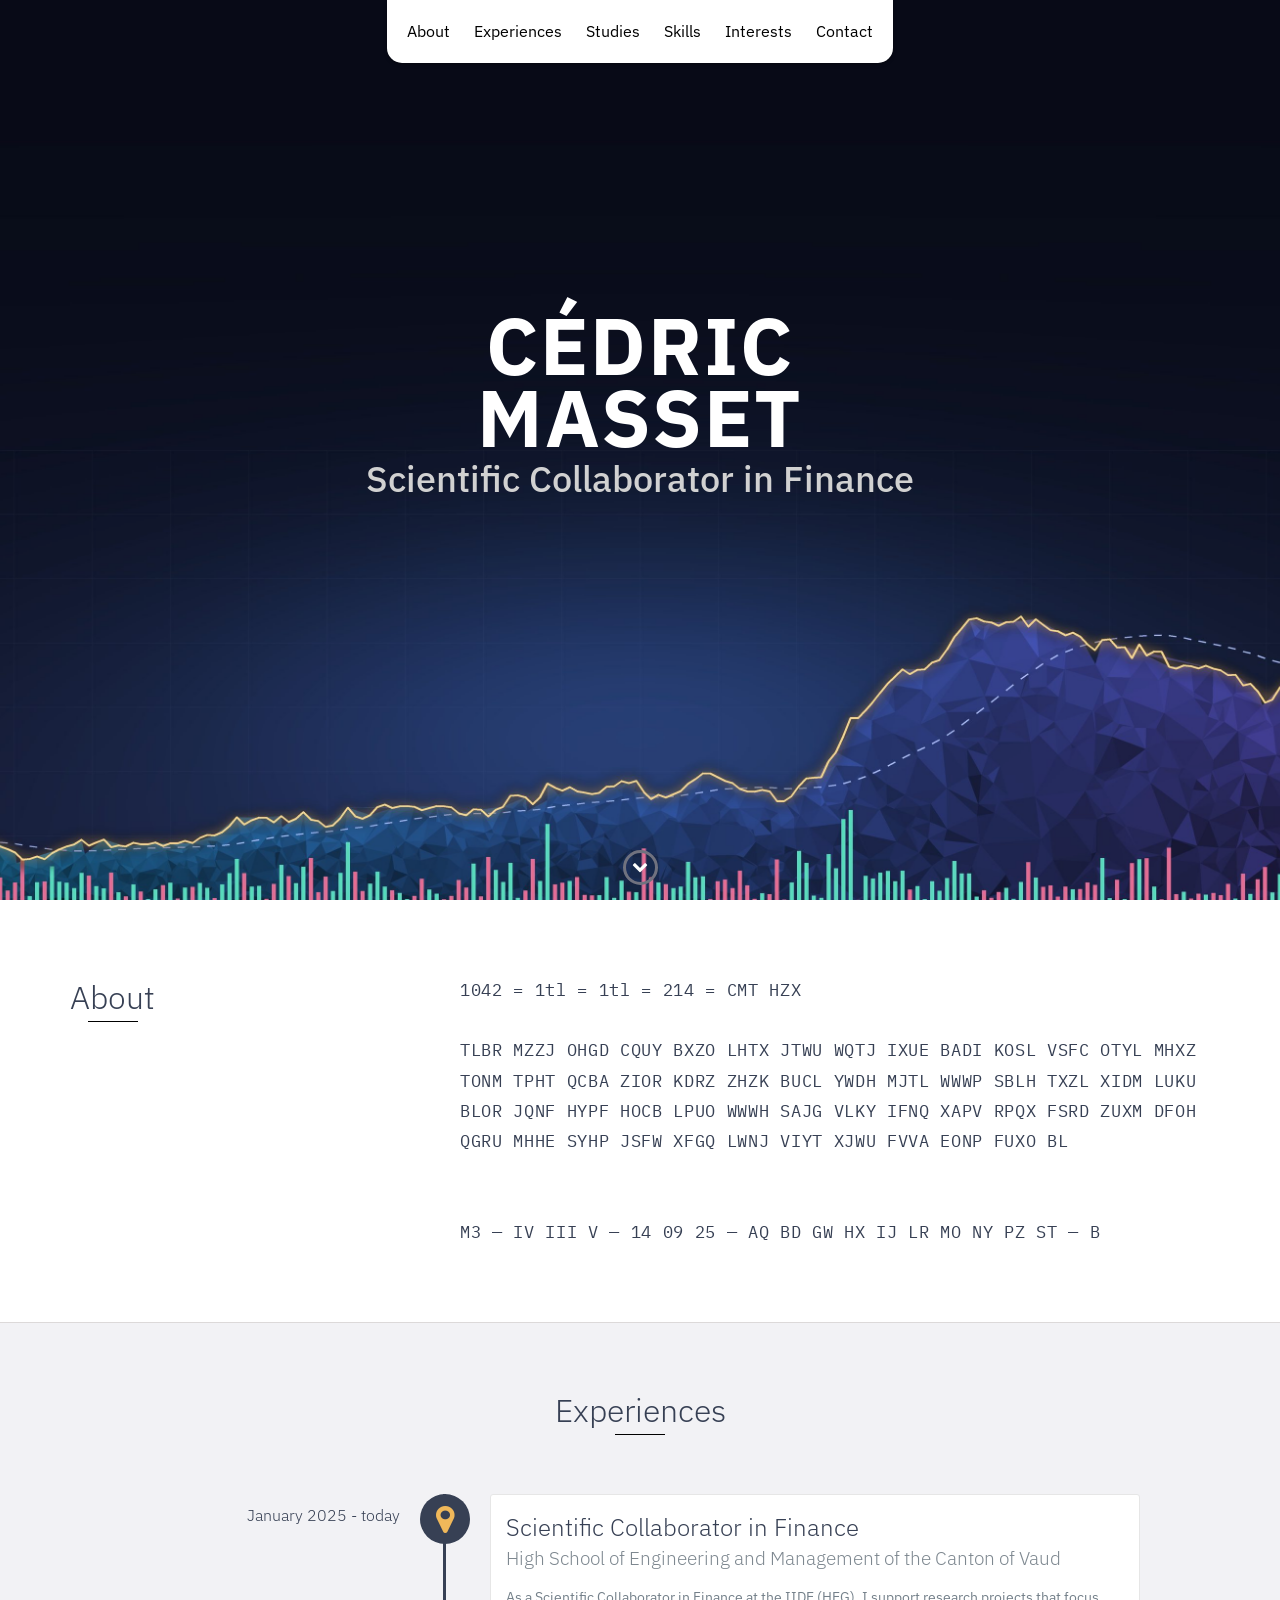
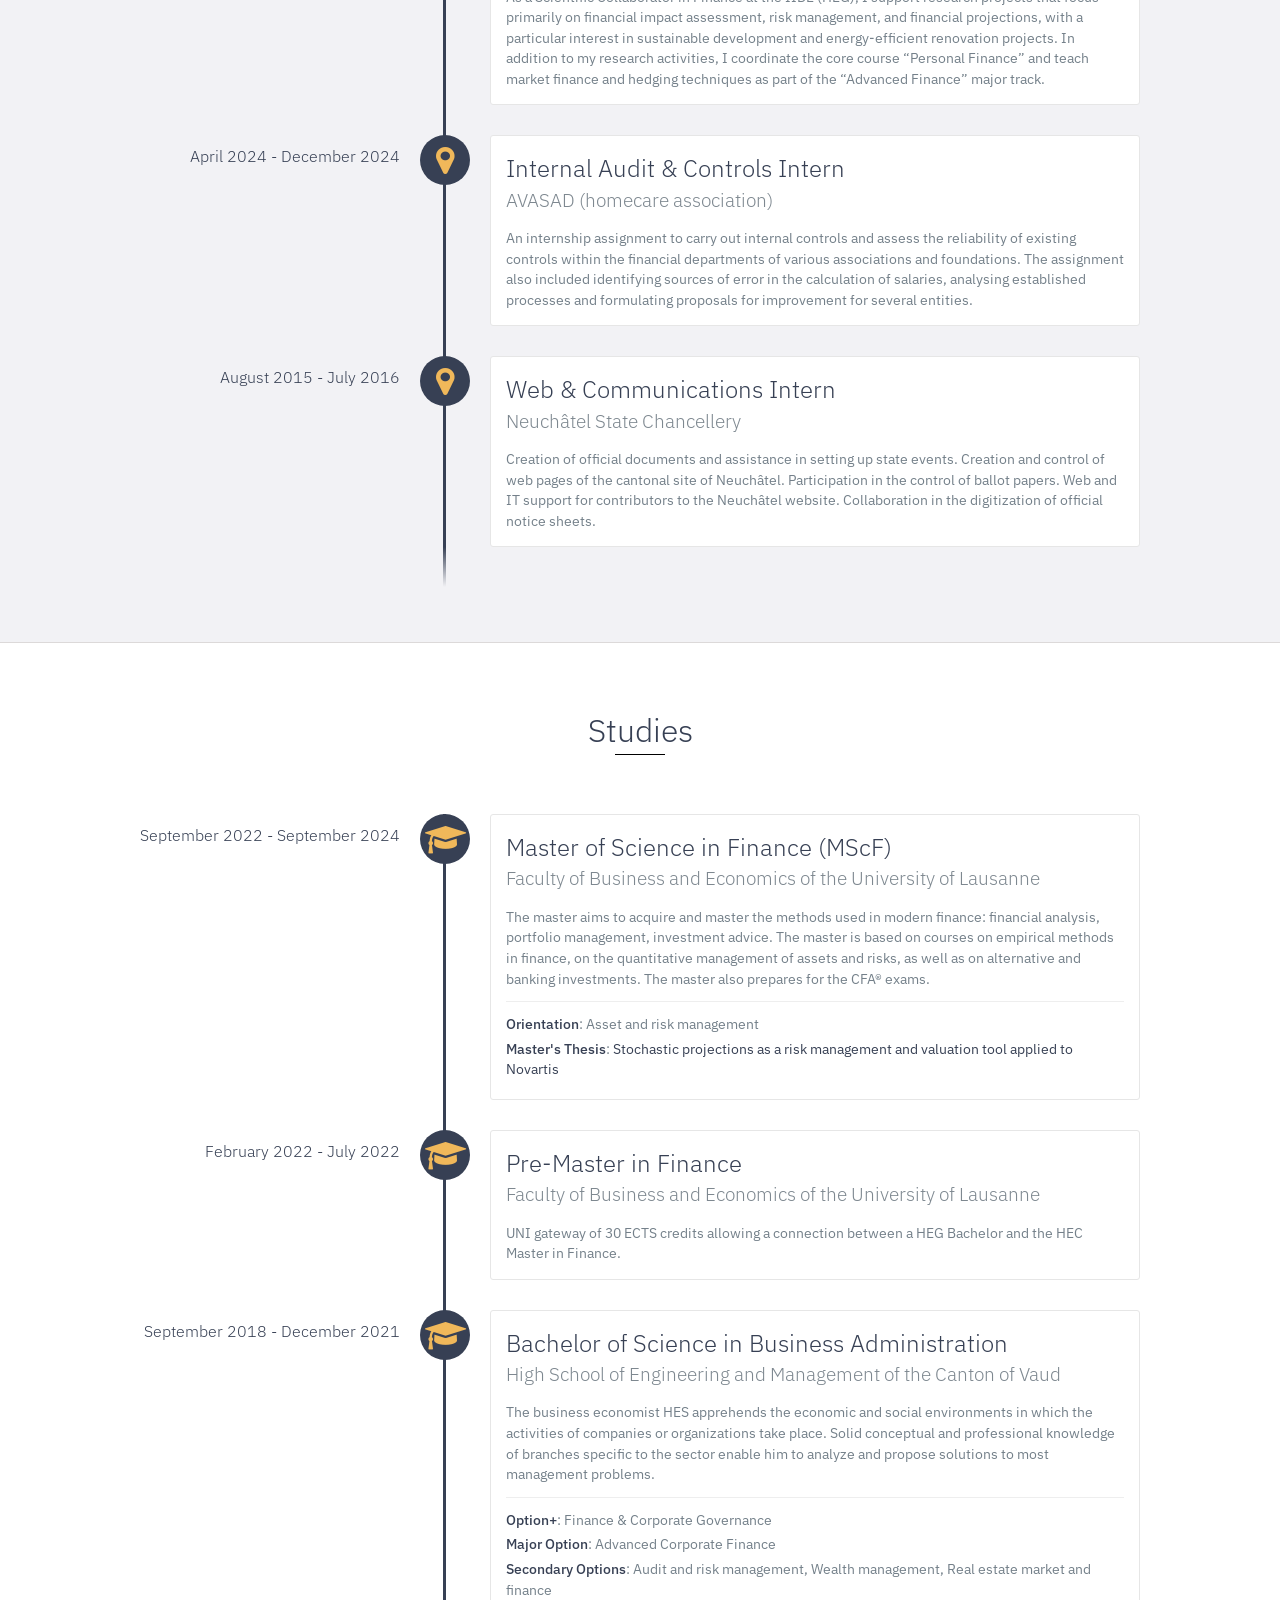
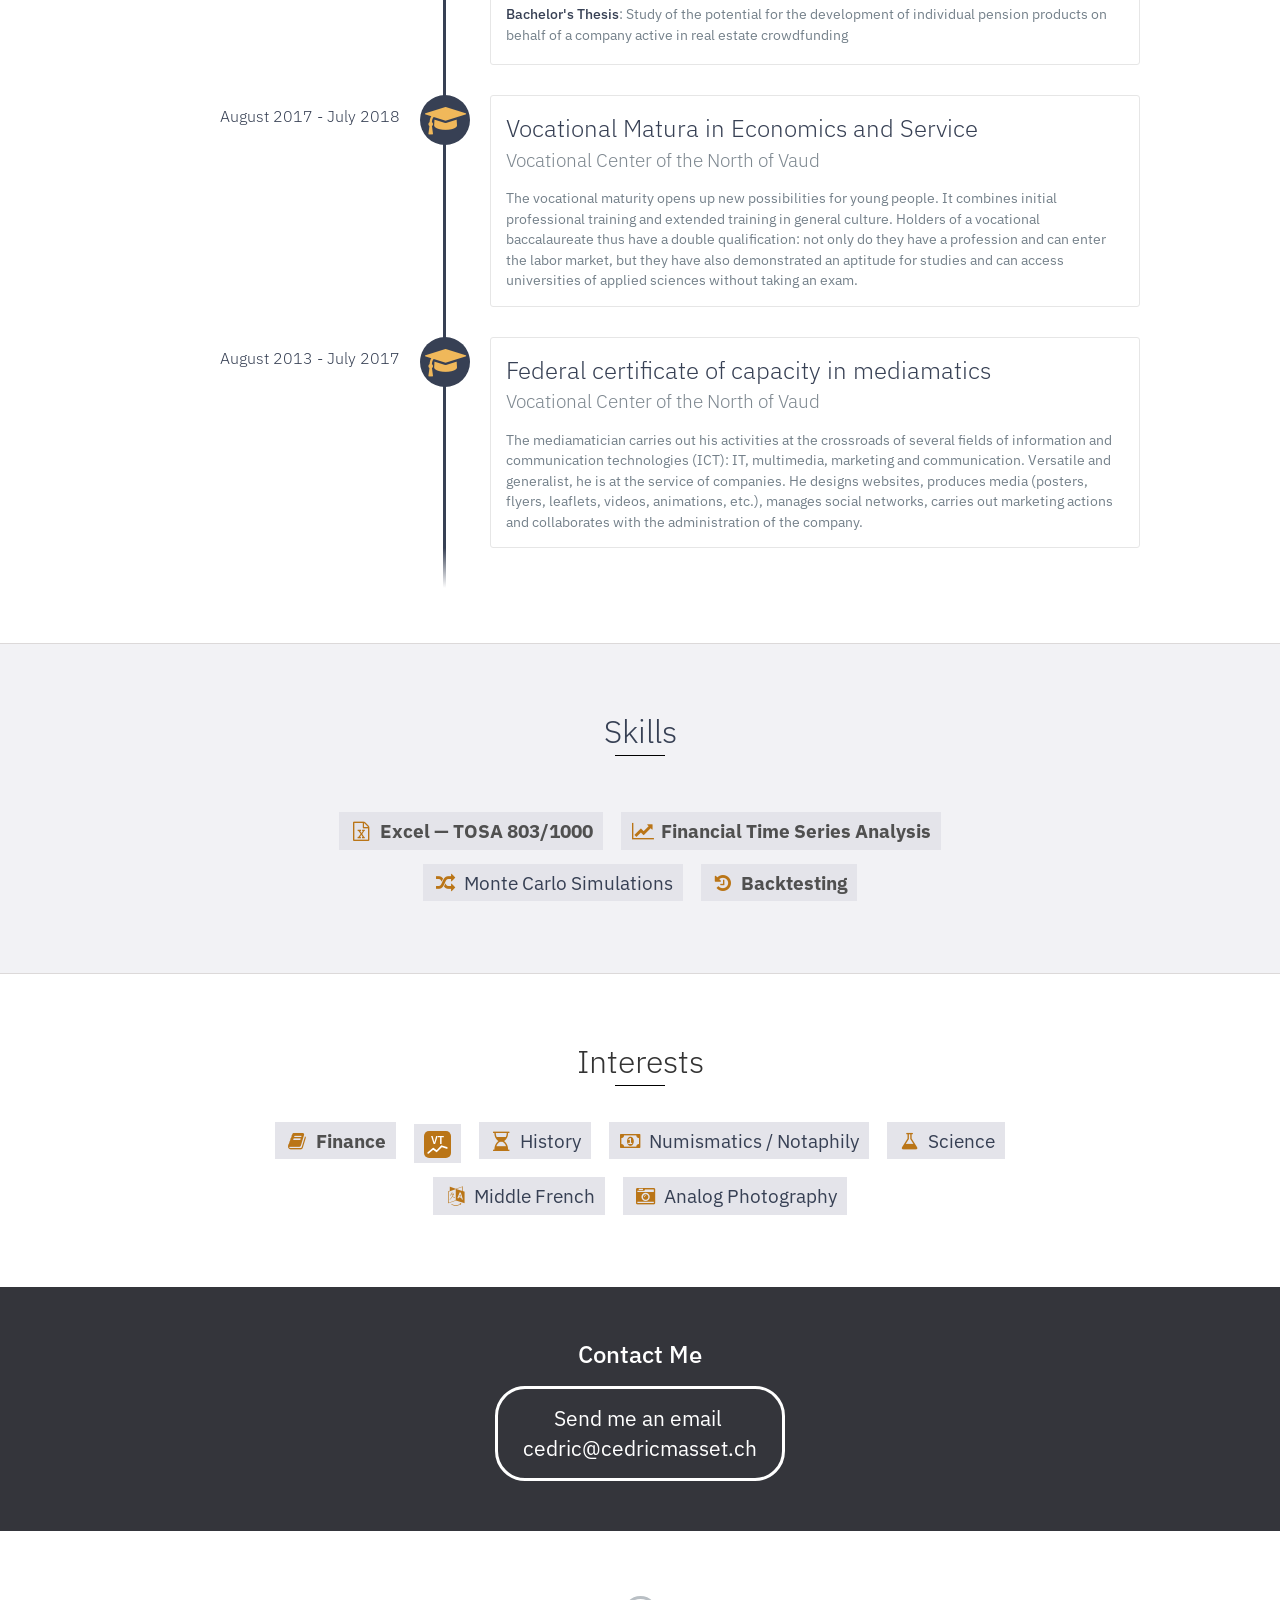
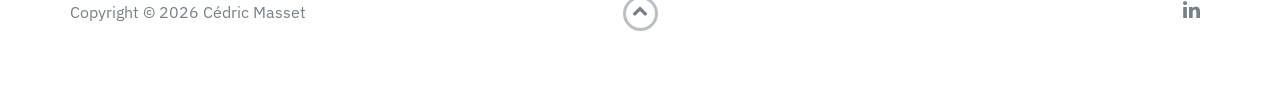
==== commit 60748435: "Harmonize timelines (slate + gold), VT chip sizing, About cipher in IBM Plex Mono Co-Authored-By: Cl" ====
--- a/index.html
+++ b/index.html
@@ -8,7 +8,7 @@
     <title>Cédric Masset</title>
     <link rel="preconnect" href="https://fonts.googleapis.com">
     <link rel="preconnect" href="https://fonts.gstatic.com" crossorigin>
-    <link href="https://fonts.googleapis.com/css2?family=IBM+Plex+Sans:wght@100;300;400;500;600;700&display=swap" rel="stylesheet">
+    <link href="https://fonts.googleapis.com/css2?family=IBM+Plex+Sans:wght@100;300;400;500;600;700&family=IBM+Plex+Mono:wght@400&display=swap" rel="stylesheet">
     <link rel="stylesheet" href="libs/font-awesome/css/font-awesome.min.css">
     <link href="css/bootstrap.min.css" rel="stylesheet">
     <link href="css/styles.css" rel="stylesheet">
@@ -90,19 +90,16 @@
                 <div class="col-md-8">
                     <p>
 
-                        <FONT size="4">
-                            <FONT face="Courier New">
-
-                                1042 = 1tl = 1tl = 214 = CMT HZX<br>
-                                <br>
-                                TLBR MZZJ OHGD CQUY BXZO LHTX JTWU WQTJ IXUE BADI KOSL VSFC
-                                OTYL MHXZ TONM TPHT QCBA ZIOR KDRZ ZHZK BUCL YWDH MJTL WWWP
-                                SBLH TXZL XIDM LUKU BLOR JQNF HYPF HOCB LPUO WWWH SAJG VLKY
-                                IFNQ XAPV RPQX FSRD ZUXM DFOH QGRU MHHE SYHP JSFW XFGQ LWNJ
-                                VIYT XJWU FVVA EONP FUXO BL<br><br><br>
-                                M3 — IV III V — 14 09 25 — AQ BD GW HX IJ LR MO NY PZ ST — B
-                            </FONT>
-                        </FONT>
+                        <span class="cipher">
+                            1042 = 1tl = 1tl = 214 = CMT HZX<br>
+                            <br>
+                            TLBR MZZJ OHGD CQUY BXZO LHTX JTWU WQTJ IXUE BADI KOSL VSFC
+                            OTYL MHXZ TONM TPHT QCBA ZIOR KDRZ ZHZK BUCL YWDH MJTL WWWP
+                            SBLH TXZL XIDM LUKU BLOR JQNF HYPF HOCB LPUO WWWH SAJG VLKY
+                            IFNQ XAPV RPQX FSRD ZUXM DFOH QGRU MHHE SYHP JSFW XFGQ LWNJ
+                            VIYT XJWU FVVA EONP FUXO BL<br><br><br>
+                            M3 — IV III V — 14 09 25 — AQ BD GW HX IJ LR MO NY PZ ST — B
+                        </span>
                     </p>
                 </div>
             </div>
@@ -254,7 +251,7 @@
             <li><a target="_blank" rel="noopener noreferrer" title="Open the link"
                     href="https://drive.google.com/drive/folders/1SxtoG-8WIpAKgAG5NdjkDknO7NN7rGFd?usp=sharing"><i class="fa fa-fw fa-book" aria-hidden="true"></i><b>Finance</b></a></li>
             <li class="vt-item"><a target="_blank" rel="noopener noreferrer" title="VT Market Dashboard"
-                    aria-label="VT Market Dashboard" href="/vt/"><img src="images/vt-logo.svg" width="25" height="25" alt="VT Market Dashboard"></a></li>
+                    aria-label="VT Market Dashboard" href="/vt/"><img src="images/vt-logo.svg" width="27" height="27" alt="VT Market Dashboard"></a></li>
             <li><i class="fa fa-fw fa-hourglass-half" aria-hidden="true"></i>History</li>
             <li><i class="fa fa-fw fa-money" aria-hidden="true"></i>Numismatics / Notaphily</li>
             <li><i class="fa fa-fw fa-flask" aria-hidden="true"></i>Science</li>
--- a/css/styles.css
+++ b/css/styles.css
@@ -415,7 +415,7 @@
 	right: auto;
 	height: 100%;
 	width: 3px;
-	background: #000000;
+	background: #374054;
 	z-index: 0
 }
 
@@ -425,8 +425,8 @@
 	content: '';
 	width: 3px;
 	height: 40px;
-	background: #000000;
-	background: linear-gradient(to bottom, #000000, rgba(52, 152, 219, 0));
+	background: #374054;
+	background: linear-gradient(to bottom, #374054, rgba(55, 64, 84, 0));
 	top: 100%;
 	left: 303px
 }
@@ -470,10 +470,10 @@
 
 .vtimeline-icon {
 	position: relative;
-	color: #fff;
+	color: #F0B85A;
 	width: 50px;
 	height: 50px;
-	background: #000000;
+	background: #374054;
 	border-radius: 50%;
 	float: left;
 	z-index: 99;
@@ -706,7 +706,8 @@
 }
 
 #loisirs li.vt-item {
-	padding: 3px 8px
+	padding: 5px 10px;
+	vertical-align: middle
 }
 
 #loisirs li.vt-item img {
@@ -986,4 +987,12 @@
 		font-size: 0.9em;
 		padding: 5px 10px
 	}
-}+}
+#about .cipher {
+	display: block;
+	font-family: 'IBM Plex Mono', 'Courier New', monospace;
+	font-size: 1.05em;
+	line-height: 1.8;
+	letter-spacing: 0.04em;
+	color: #374054;
+}
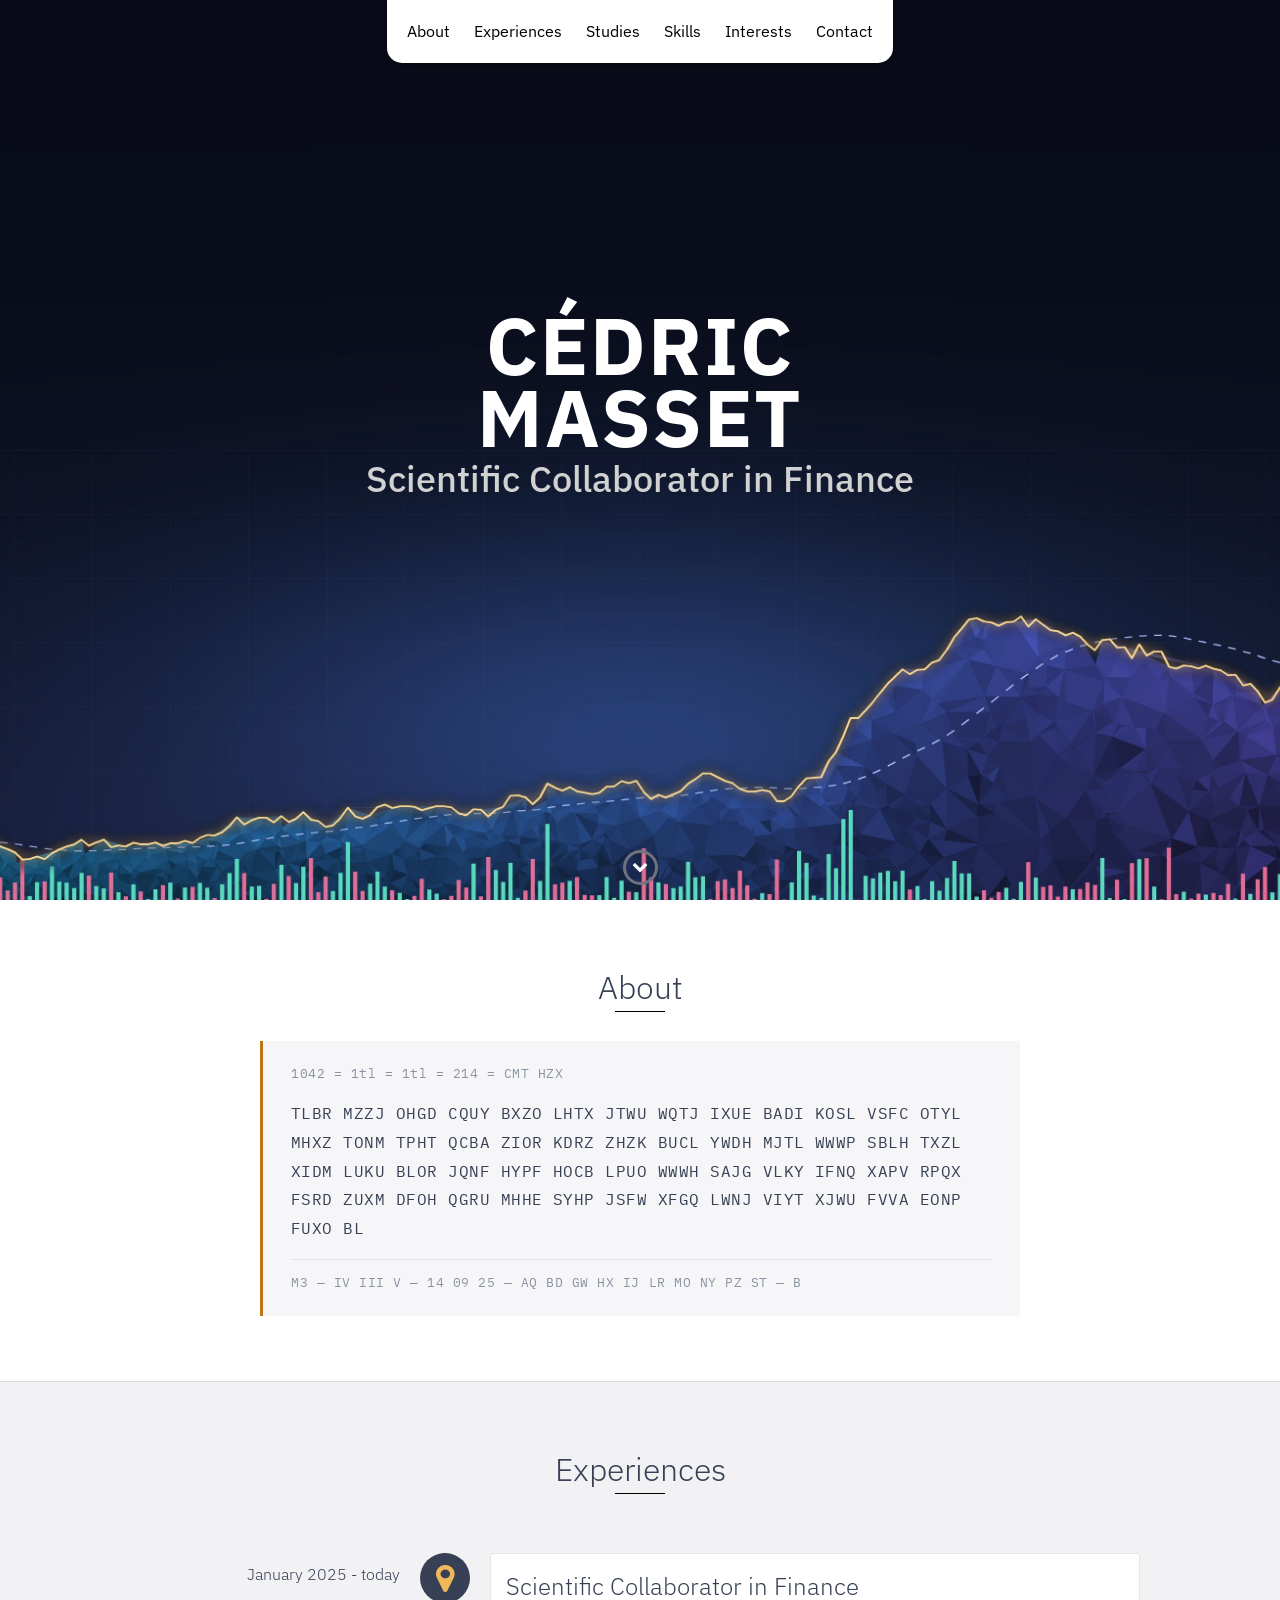
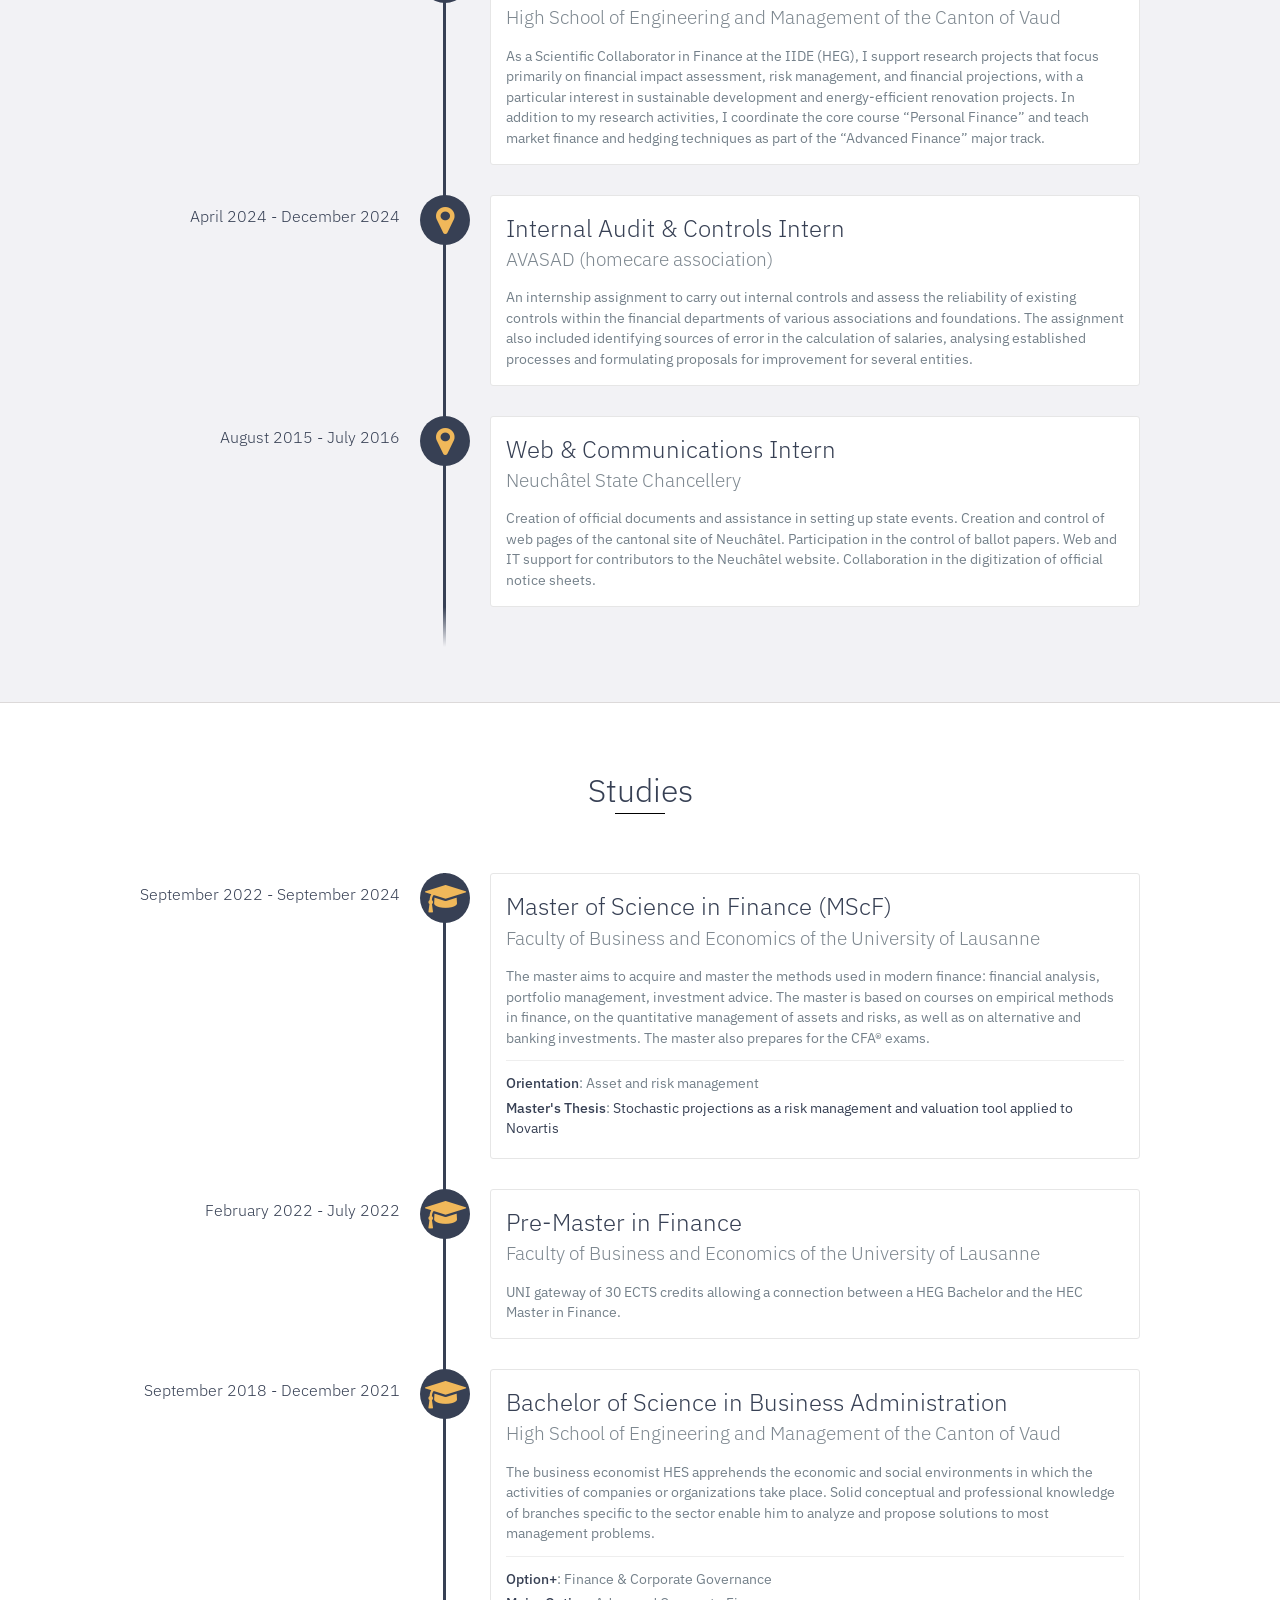
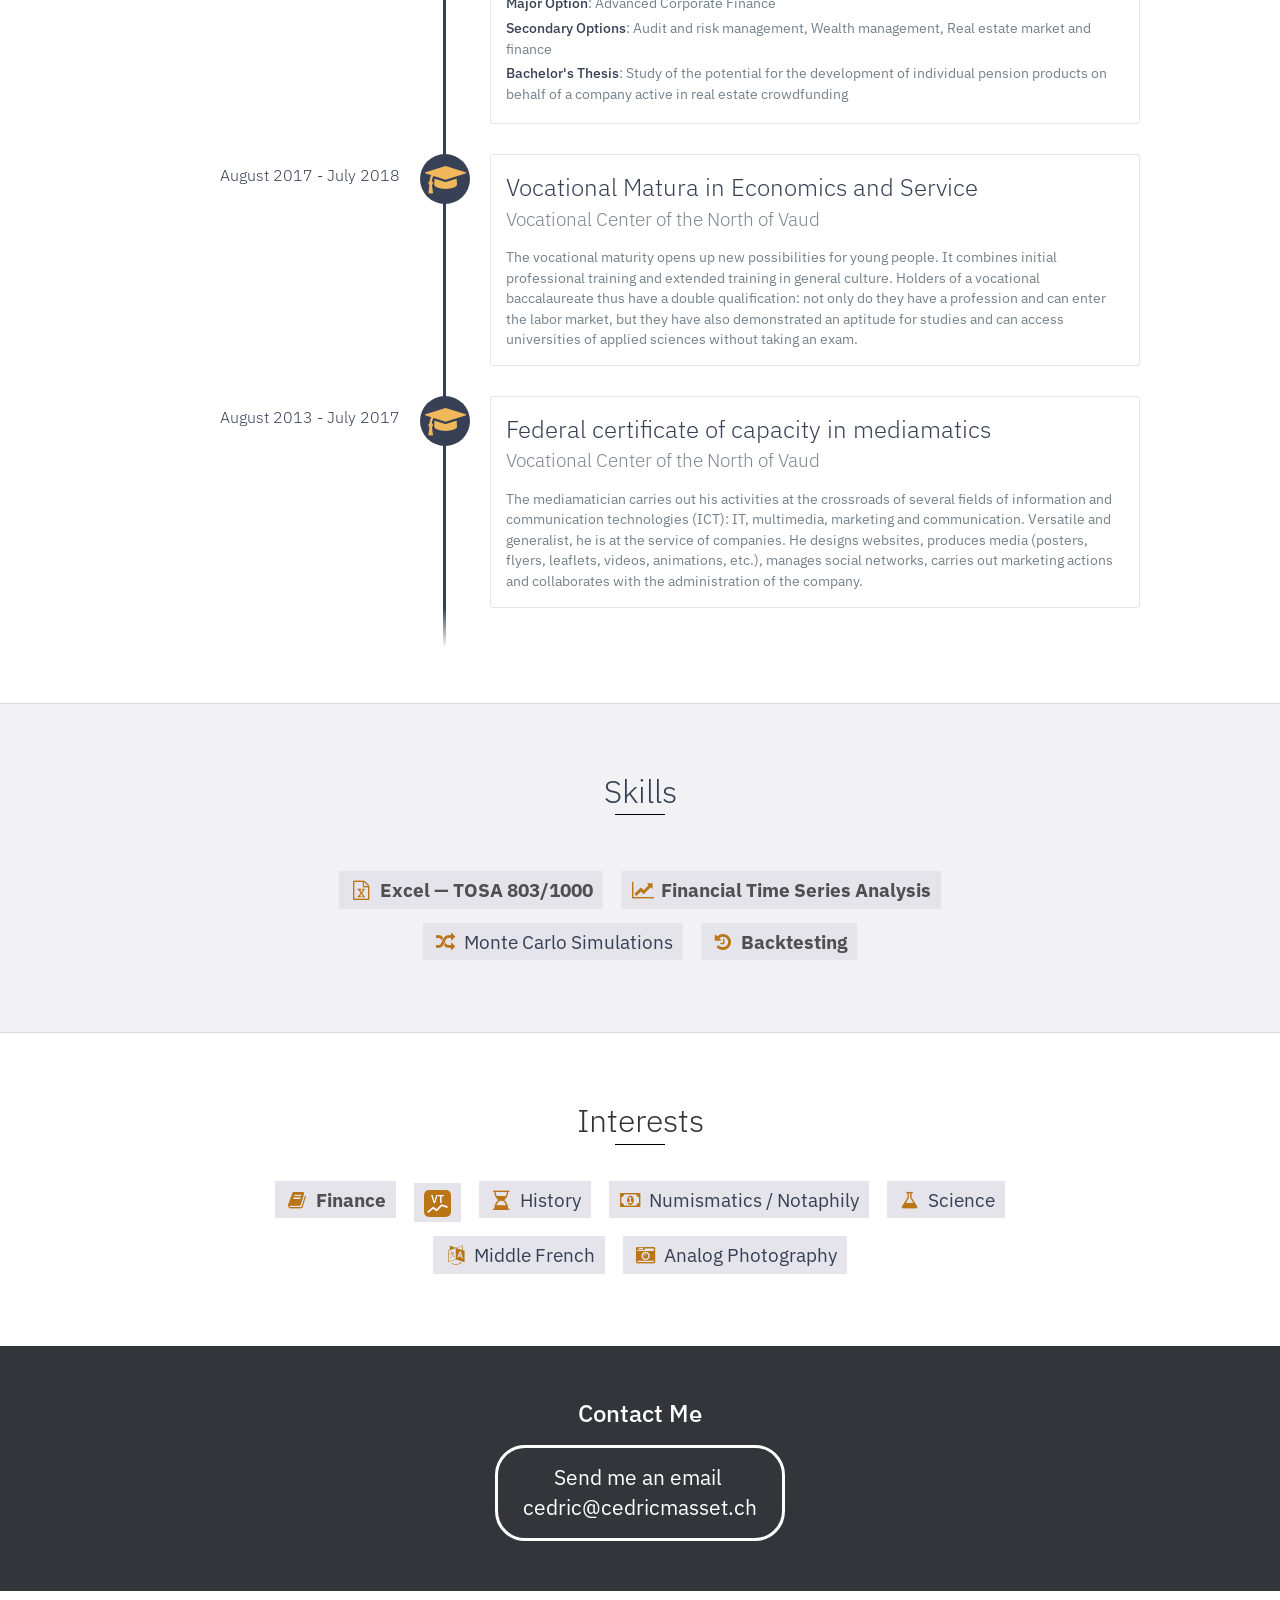
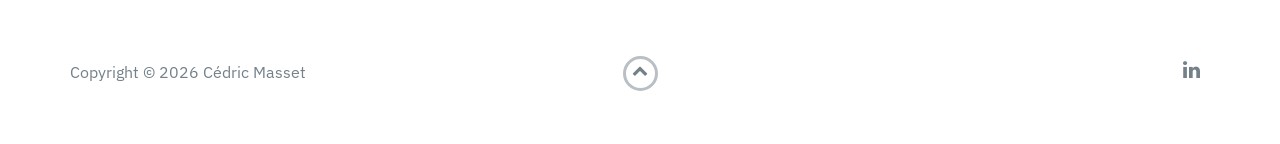
==== commit 06acc996: "Center About section and present cipher in a card Co-Authored-By: Claude Opus 5.5 <noreply@anthropic" ====
--- a/index.html
+++ b/index.html
@@ -82,27 +82,17 @@
     <!-- End #lead -->
 
     <div id="about">
-        <div class="container">
-            <div class="row">
-                <div class="col-md-4">
-                    <h2 class="heading">About</h2>
-                </div>
-                <div class="col-md-8">
-                    <p>
-
-                        <span class="cipher">
-                            1042 = 1tl = 1tl = 214 = CMT HZX<br>
-                            <br>
-                            TLBR MZZJ OHGD CQUY BXZO LHTX JTWU WQTJ IXUE BADI KOSL VSFC
-                            OTYL MHXZ TONM TPHT QCBA ZIOR KDRZ ZHZK BUCL YWDH MJTL WWWP
-                            SBLH TXZL XIDM LUKU BLOR JQNF HYPF HOCB LPUO WWWH SAJG VLKY
-                            IFNQ XAPV RPQX FSRD ZUXM DFOH QGRU MHHE SYHP JSFW XFGQ LWNJ
-                            VIYT XJWU FVVA EONP FUXO BL<br><br><br>
-                            M3 — IV III V — 14 09 25 — AQ BD GW HX IJ LR MO NY PZ ST — B
-                        </span>
-                    </p>
-                </div>
-            </div>
+        <h2 class="heading">About</h2>
+        <div class="cipher-card">
+            <div class="cipher-meta">1042 = 1tl = 1tl = 214 = CMT HZX</div>
+            <div class="cipher-body">
+                TLBR MZZJ OHGD CQUY BXZO LHTX JTWU WQTJ IXUE BADI KOSL VSFC
+                OTYL MHXZ TONM TPHT QCBA ZIOR KDRZ ZHZK BUCL YWDH MJTL WWWP
+                SBLH TXZL XIDM LUKU BLOR JQNF HYPF HOCB LPUO WWWH SAJG VLKY
+                IFNQ XAPV RPQX FSRD ZUXM DFOH QGRU MHHE SYHP JSFW XFGQ LWNJ
+                VIYT XJWU FVVA EONP FUXO BL
+            </div>
+            <div class="cipher-meta cipher-key">M3 — IV III V — 14 09 25 — AQ BD GW HX IJ LR MO NY PZ ST — B</div>
         </div>
     </div>
     <!-- End #about -->
--- a/css/styles.css
+++ b/css/styles.css
@@ -375,7 +375,8 @@
 }
 
 #about {
-	padding: 75px 15px;
+	padding: 65px 15px;
+	text-align: center;
 	border-bottom: 1px solid #dcd9d9
 }
 
@@ -988,11 +989,37 @@
 		padding: 5px 10px
 	}
 }
-#about .cipher {
-	display: block;
+#about .cipher-card {
+	max-width: 760px;
+	margin: 0 auto;
+	text-align: left;
+	background: #f6f6f8;
+	border-left: 3px solid #BA7517;
+	padding: 24px 28px;
 	font-family: 'IBM Plex Mono', 'Courier New', monospace;
-	font-size: 1.05em;
+	color: #374054
+}
+
+#about .cipher-meta {
+	font-size: 0.8em;
+	color: #8a93a0;
+	letter-spacing: 0.04em
+}
+
+#about .cipher-body {
+	margin: 16px 0;
+	font-size: 1em;
 	line-height: 1.8;
-	letter-spacing: 0.04em;
-	color: #374054;
-}
+	letter-spacing: 0.03em
+}
+
+#about .cipher-key {
+	padding-top: 14px;
+	border-top: 1px solid #e2e2e8
+}
+
+@media only screen and (max-width: 750px) {
+	#about .cipher-card {
+		padding: 18px 16px
+	}
+}
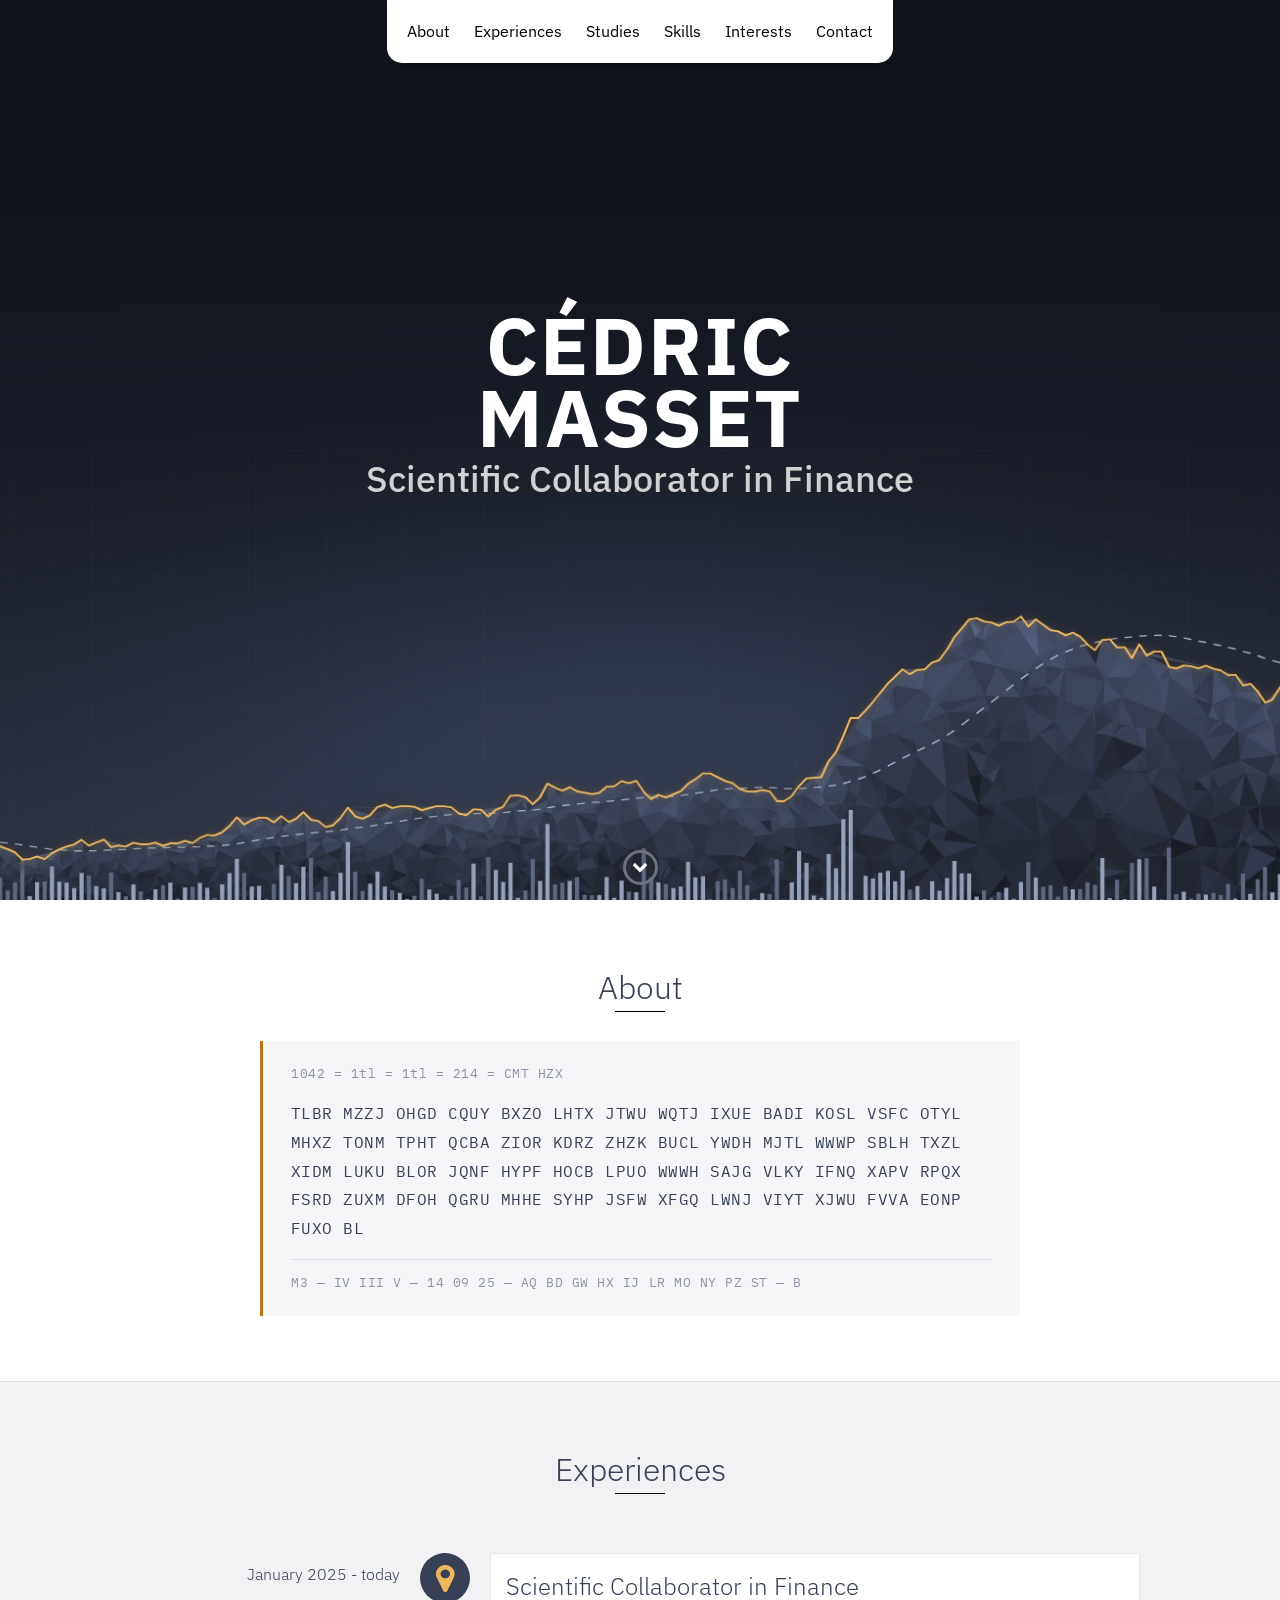
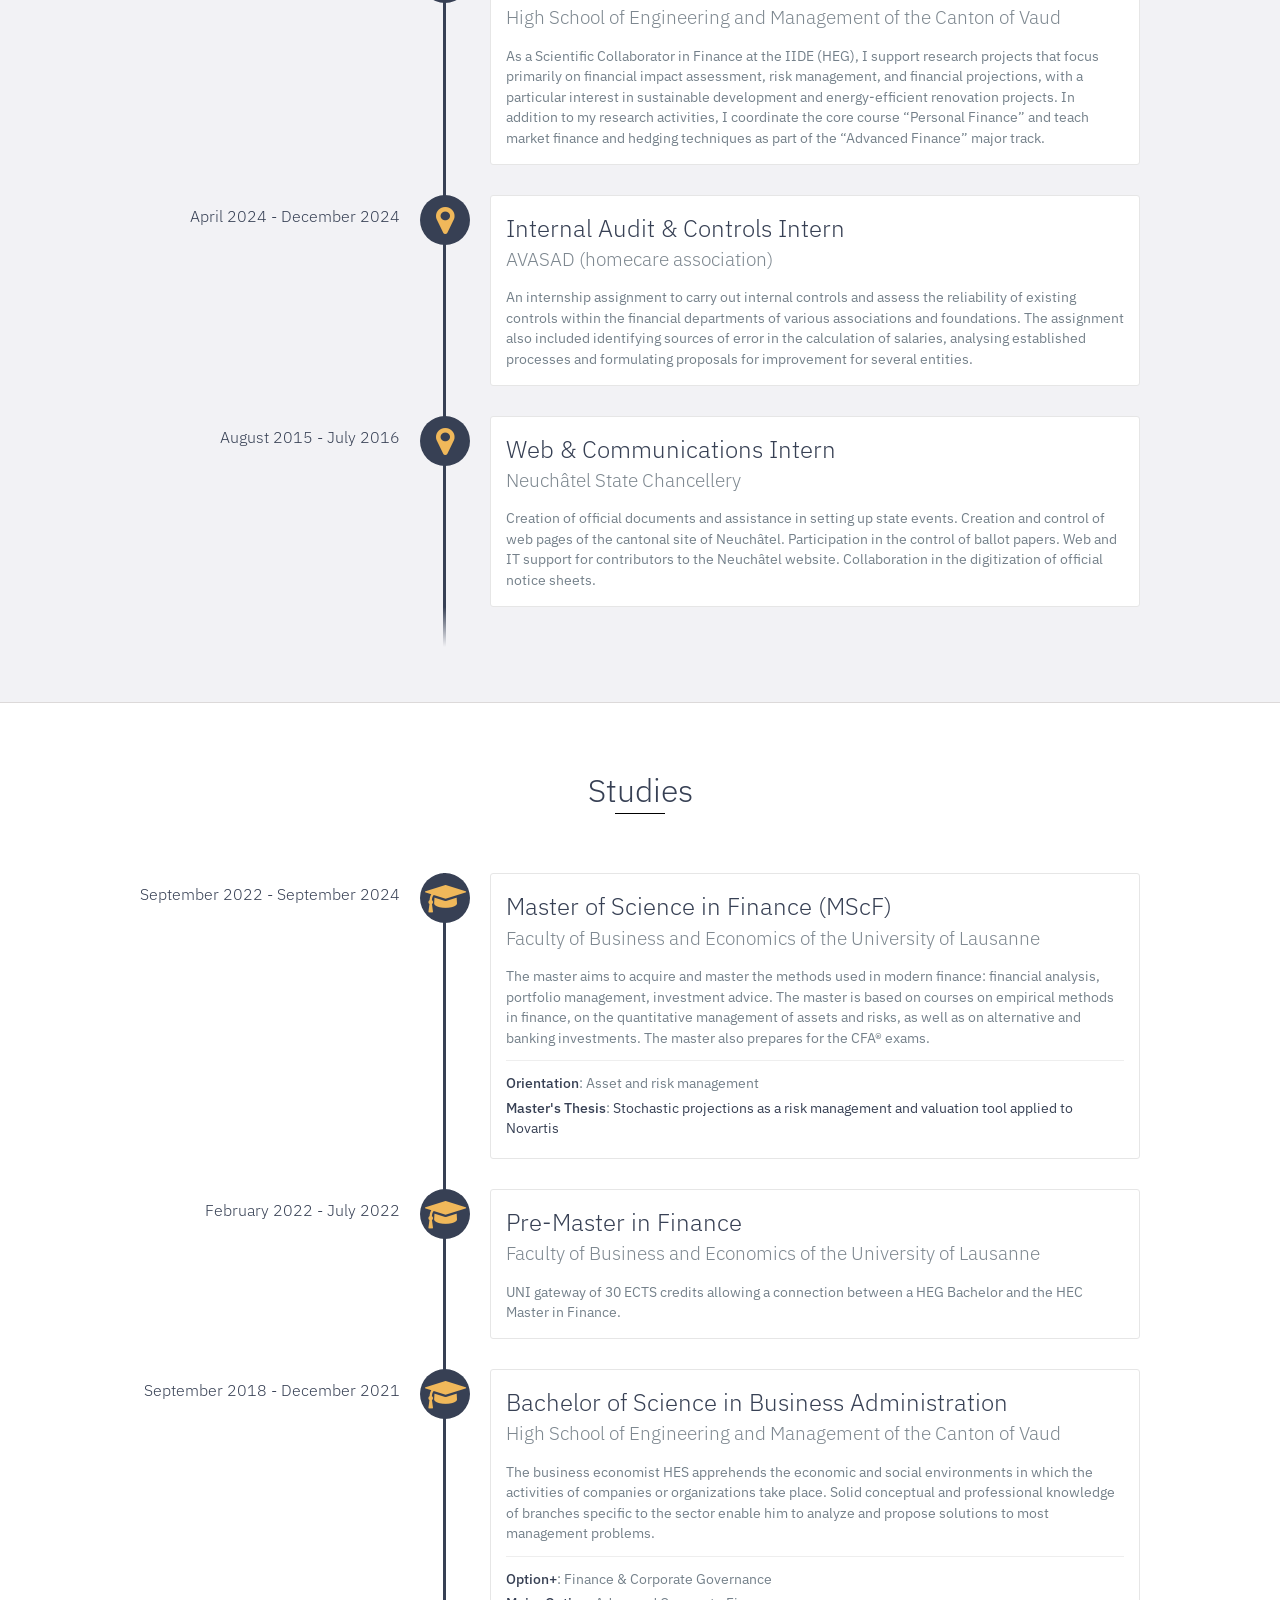
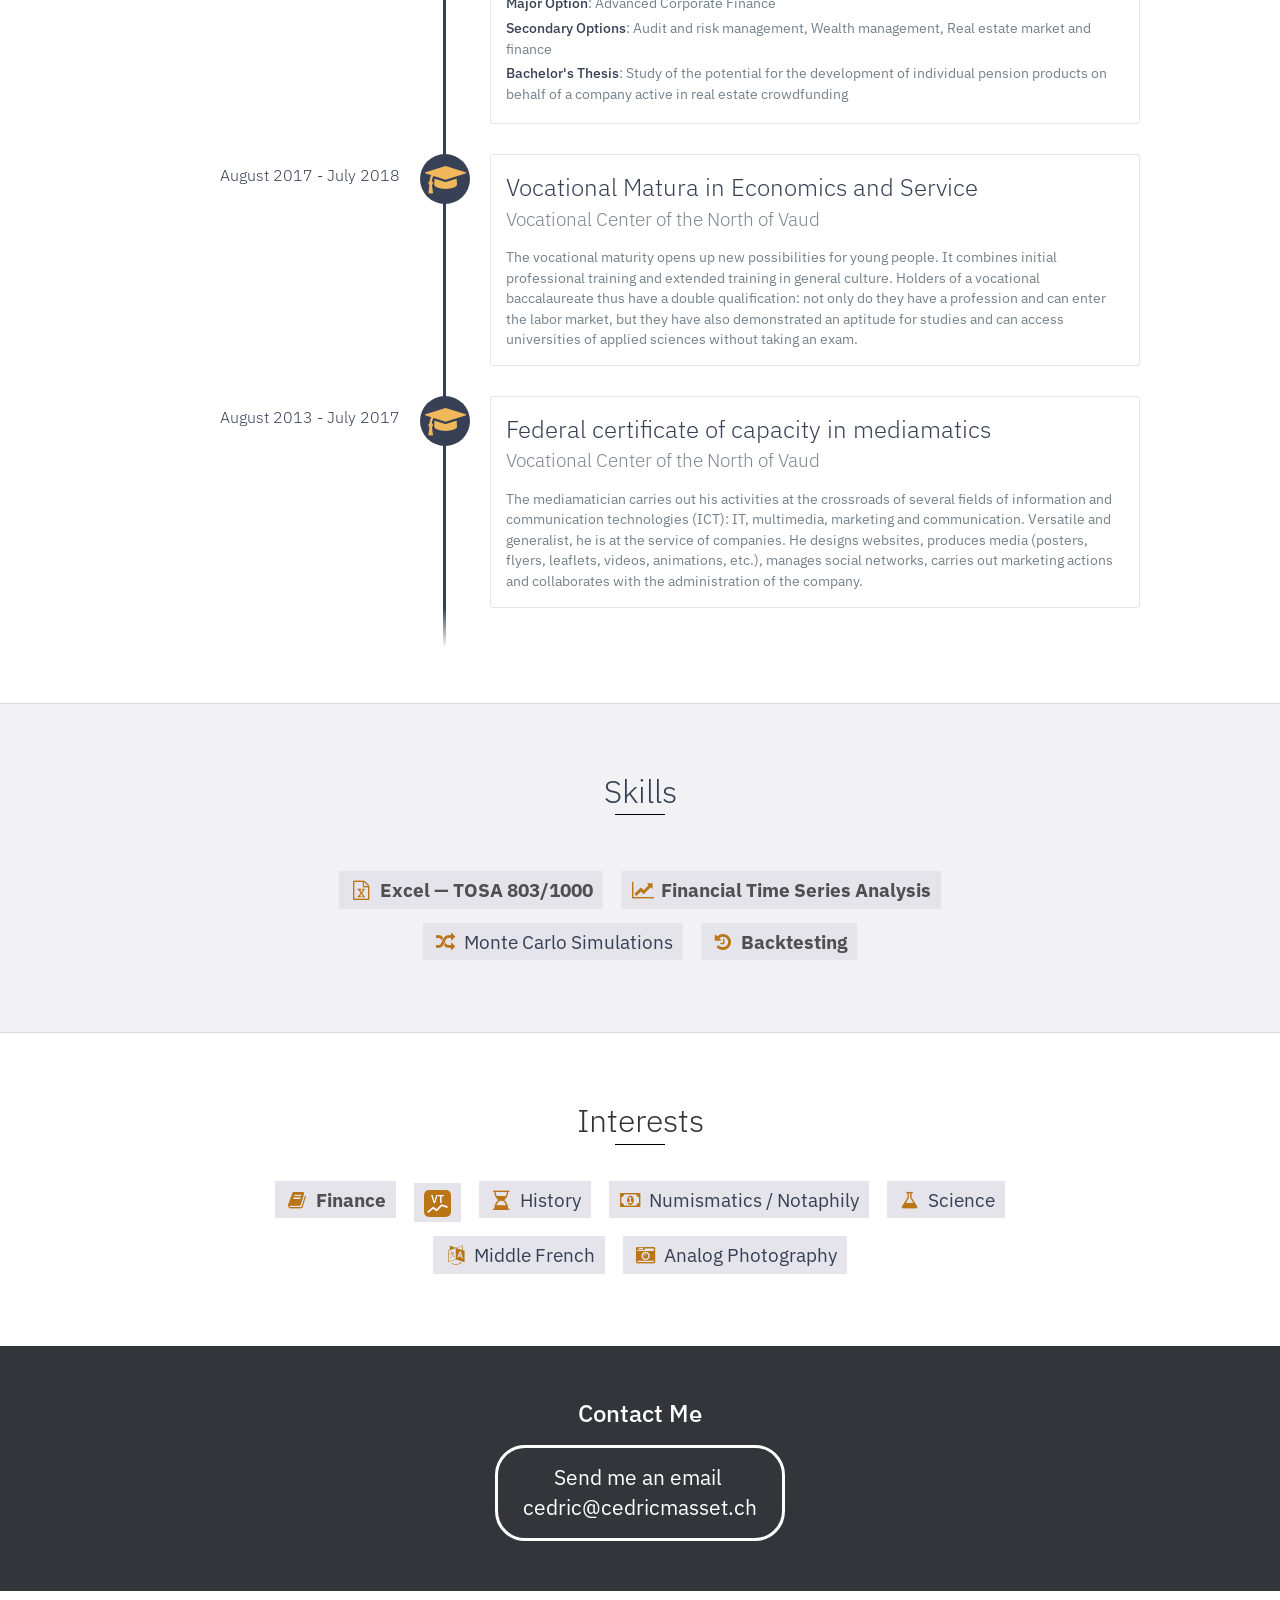
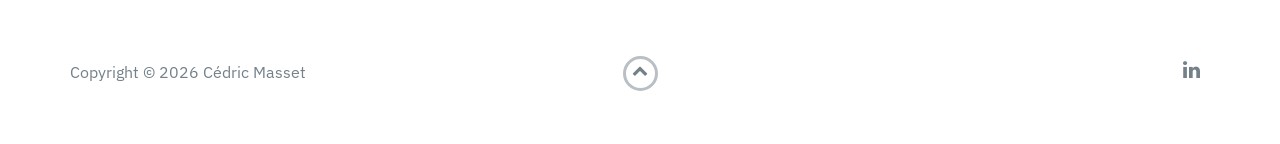
==== commit 648a3bf1: "Use slate-and-gold header image (background4.jpg), keep background3.jpg; refresh OG image and theme " ====
--- a/index.html
+++ b/index.html
@@ -8,11 +8,10 @@
     <title>Cédric Masset</title>
     <link rel="preconnect" href="https://fonts.googleapis.com">
     <link rel="preconnect" href="https://fonts.gstatic.com" crossorigin>
-    <link href="https://fonts.googleapis.com/css2?family=IBM+Plex+Sans:wght@100;300;400;500;600;700&family=IBM+Plex+Mono:wght@400&display=swap" rel="stylesheet">
+    <link href="https://fonts.googleapis.com/css2?family=IBM+Plex+Sans:wght@300;400;500;600;700&family=IBM+Plex+Mono:wght@400&display=swap" rel="stylesheet">
     <link rel="stylesheet" href="libs/font-awesome/css/font-awesome.min.css">
     <link href="css/bootstrap.min.css" rel="stylesheet">
     <link href="css/styles.css" rel="stylesheet">
-    <meta name="viewport" content="width=device-width, initial-scale=1, shrink-to-fit=no">
 
     <link rel="apple-touch-icon" sizes="180x180" href="fav/apple-touch-icon.png?v=2">
     <link rel="icon" type="image/png" sizes="32x32" href="fav/favicon-32x32.png?v=2">
@@ -22,9 +21,17 @@
     <link rel="shortcut icon" href="fav/favicon.ico?v=2">
     <meta name="msapplication-TileColor" content="#374054">
     <meta name="msapplication-config" content="fav/browserconfig.xml">
-    <meta name="theme-color" content="#ffffff">
+    <meta name="theme-color" content="#10131b">
 
     <meta name="description" content="Personal website of Cédric Masset" />
+    <meta property="og:type" content="website" />
+    <meta property="og:url" content="https://cedricmasset.ch/" />
+    <meta property="og:title" content="Cédric Masset — Scientific Collaborator in Finance" />
+    <meta property="og:description" content="Personal website of Cédric Masset" />
+    <meta property="og:image" content="https://cedricmasset.ch/images/og-image.jpg" />
+    <meta property="og:image:width" content="1200" />
+    <meta property="og:image:height" content="630" />
+    <meta name="twitter:card" content="summary_large_image" />
 
 </head>
 
@@ -297,7 +304,7 @@
     <!-- End footer -->
 
     <script src="https://ajax.googleapis.com/ajax/libs/jquery/1.12.4/jquery.min.js"></script>
-    <script src="js/scripts.min.js"></script>
+    <script src="js/scripts.js"></script>
 </body>
 
 </html>
--- a/css/styles.css
+++ b/css/styles.css
@@ -1,3 +1,9 @@
+:root {
+	--slate: #374054;
+	--gold: #BA7517;
+	--gold-light: #F0B85A
+}
+
 body {
 	font-family: 'IBM Plex Sans', -apple-system, BlinkMacSystemFont, 'Segoe UI', Helvetica, Arial, sans-serif;
 	font-size: 16px
@@ -19,7 +25,7 @@
 .no-js #education-timeline>div h3 {
 	font-size: 1.5em;
 	font-weight: 300;
-	color: #374054;
+	color: var(--slate);
 	display: inline-block;
 	margin: 0
 }
@@ -276,7 +282,7 @@
 	height: 100vh;
 	min-height: 500px;
 	max-height: 1080px;
-	background: url(../images/background3.jpg);
+	background: url(../images/background4.jpg);
 	background-size: cover;
 	background-position: center bottom;
 	padding: 15px;
@@ -381,7 +387,7 @@
 }
 
 #about h2 {
-	color: #374054
+	color: var(--slate)
 }
 
 #about p {
@@ -396,7 +402,7 @@
 }
 
 #experience h2 {
-	color: #374054
+	color: var(--slate)
 }
 
 #experience-timeline,
@@ -416,7 +422,7 @@
 	right: auto;
 	height: 100%;
 	width: 3px;
-	background: #374054;
+	background: var(--slate);
 	z-index: 0
 }
 
@@ -426,8 +432,8 @@
 	content: '';
 	width: 3px;
 	height: 40px;
-	background: #374054;
-	background: linear-gradient(to bottom, #374054, rgba(55, 64, 84, 0));
+	background: var(--slate);
+	background: linear-gradient(to bottom, var(--slate), rgba(55, 64, 84, 0));
 	top: 100%;
 	left: 303px
 }
@@ -444,7 +450,7 @@
 .vtimeline-content h3 {
 	font-size: 1.5em;
 	font-weight: 300;
-	color: #374054;
+	color: var(--slate);
 	display: inline-block;
 	margin: 0
 }
@@ -471,10 +477,10 @@
 
 .vtimeline-icon {
 	position: relative;
-	color: #F0B85A;
+	color: var(--gold-light);
 	width: 50px;
 	height: 50px;
-	background: #374054;
+	background: var(--slate);
 	border-radius: 50%;
 	float: left;
 	z-index: 99;
@@ -494,7 +500,7 @@
 	left: 0;
 	top: 10px;
 	font-weight: 300;
-	color: #374054
+	color: var(--slate)
 }
 
 #education {
@@ -504,7 +510,7 @@
 }
 
 #education h2 {
-	color: #374054
+	color: var(--slate)
 }
 
 .vtimeline-content h4 a {
@@ -513,7 +519,7 @@
 }
 
 .vtimeline-content h4 a:hover {
-	color: #374054;
+	color: var(--slate);
 	text-decoration: underline
 }
 
@@ -531,12 +537,12 @@
 }
 
 .vtimeline-content .edu-details b {
-	color: #374054;
+	color: var(--slate);
 	font-weight: 500
 }
 
 .vtimeline-content .edu-details a {
-	color: #374054
+	color: var(--slate)
 }
 
 .education-block {
@@ -551,7 +557,7 @@
 	font-weight: 500;
 	float: left;
 	margin: 0;
-	color: #374054
+	color: var(--slate)
 }
 
 .education-block span {
@@ -594,7 +600,7 @@
 }
 
 #projects h2 {
-	color: #374054;
+	color: var(--slate);
 	margin-bottom: 50px
 }
 
@@ -622,7 +628,7 @@
 .project-info h3 {
 	font-size: 1.5em;
 	font-weight: 300;
-	color: #374054;
+	color: var(--slate);
 	margin: 0 0 15px 0
 }
 
@@ -652,7 +658,7 @@
 
 
 #skills h2 {
-	color: #374054;
+	color: var(--slate);
 	margin-bottom: 50px
 }
 
@@ -667,7 +673,7 @@
 	display: inline-block;
 	margin: 7px;
 	padding: 5px 10px;
-	color: #374054;
+	color: var(--slate);
 	background: #e4e4ea;
 	list-style: none;
 	cursor: default;
@@ -693,7 +699,7 @@
 	display: inline-block;
 	margin: 7px;
 	padding: 5px 10px;
-	color: #374054;
+	color: var(--slate);
 	background: #e4e4ea;
 	list-style: none;
 	cursor: default;
@@ -702,7 +708,7 @@
 
 #skills li .fa,
 #loisirs li .fa {
-	color: #BA7517;
+	color: var(--gold);
 	margin-right: 6px
 }
 
@@ -809,7 +815,7 @@
 }
 
 .optional-section h2 {
-	color: #374054
+	color: var(--slate)
 }
 
 .optional-section-block {
@@ -824,7 +830,7 @@
 .optional-section-block h3 {
 	font-weight: 500;
 	margin: 0 0 15px 0;
-	color: #374054
+	color: var(--slate)
 }
 
 .optional-section-block h4 {
@@ -994,10 +1000,10 @@
 	margin: 0 auto;
 	text-align: left;
 	background: #f6f6f8;
-	border-left: 3px solid #BA7517;
+	border-left: 3px solid var(--gold);
 	padding: 24px 28px;
 	font-family: 'IBM Plex Mono', 'Courier New', monospace;
-	color: #374054
+	color: var(--slate)
 }
 
 #about .cipher-meta {
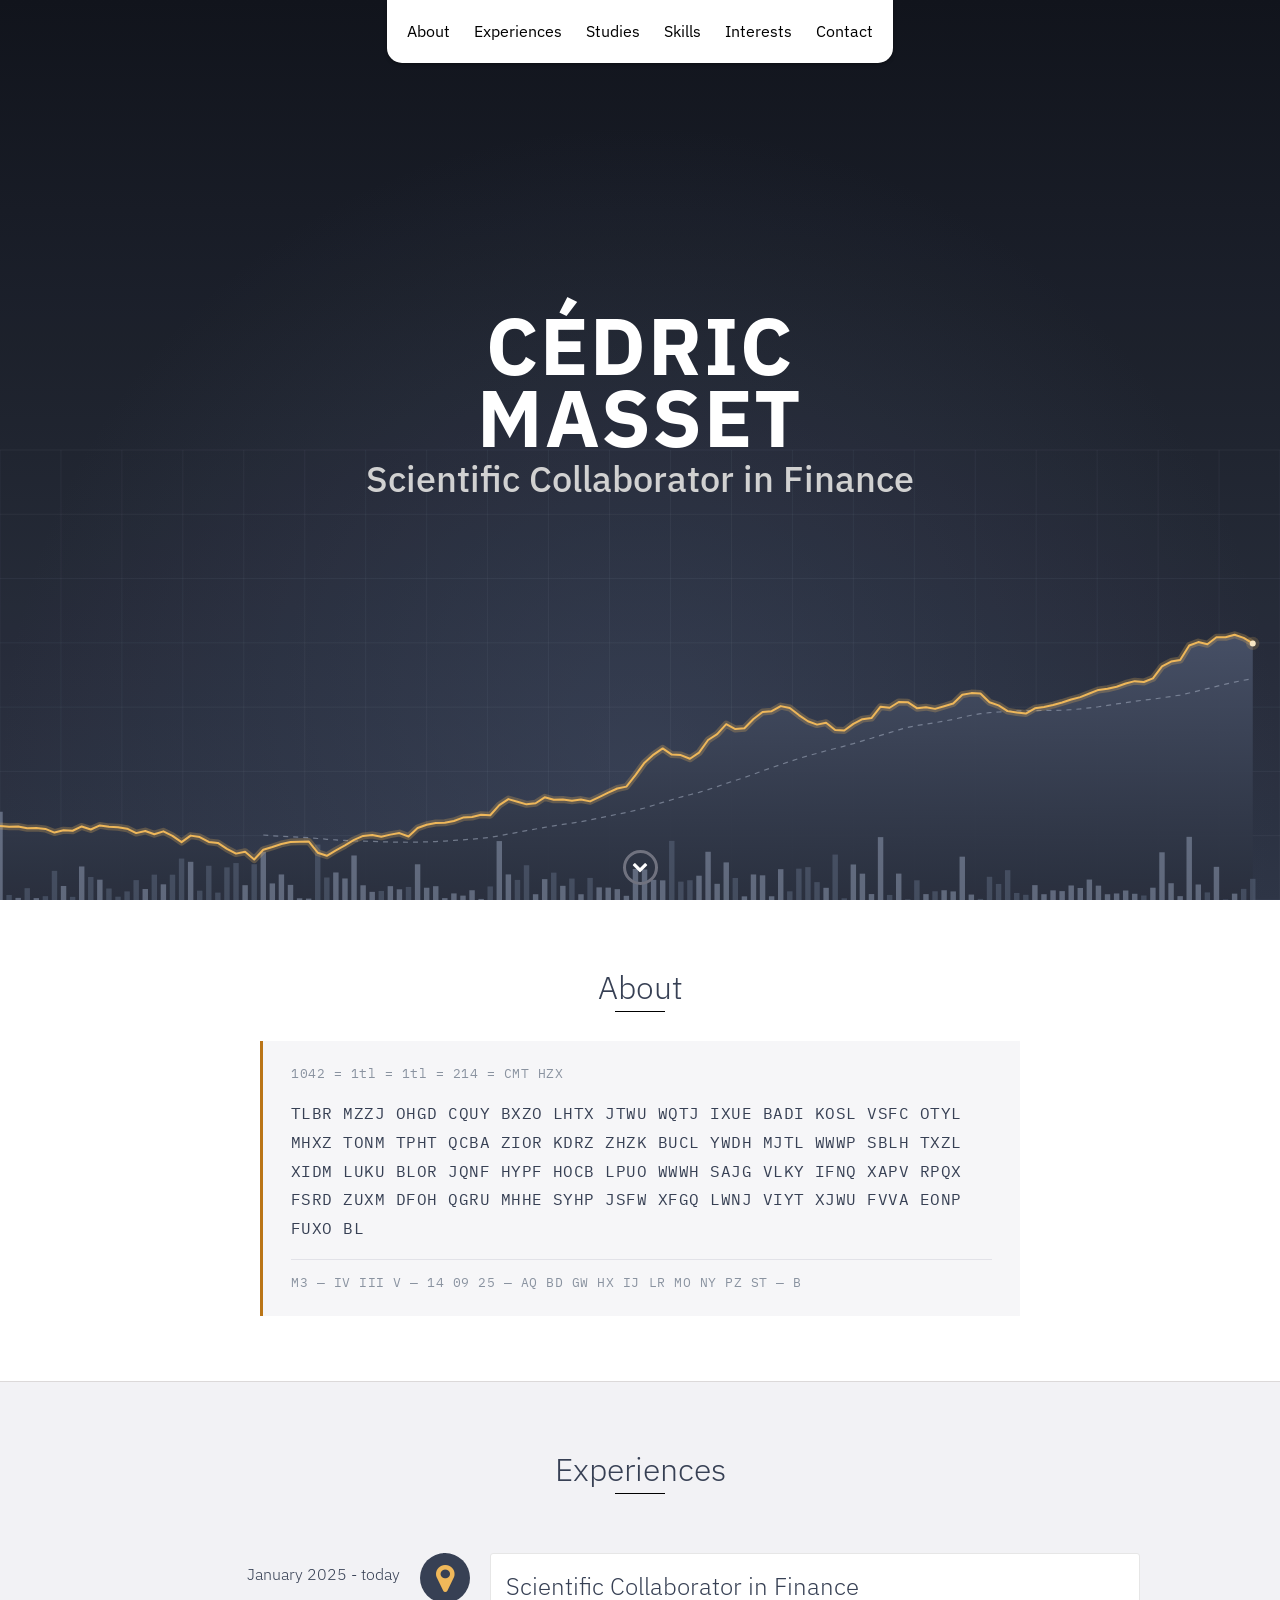
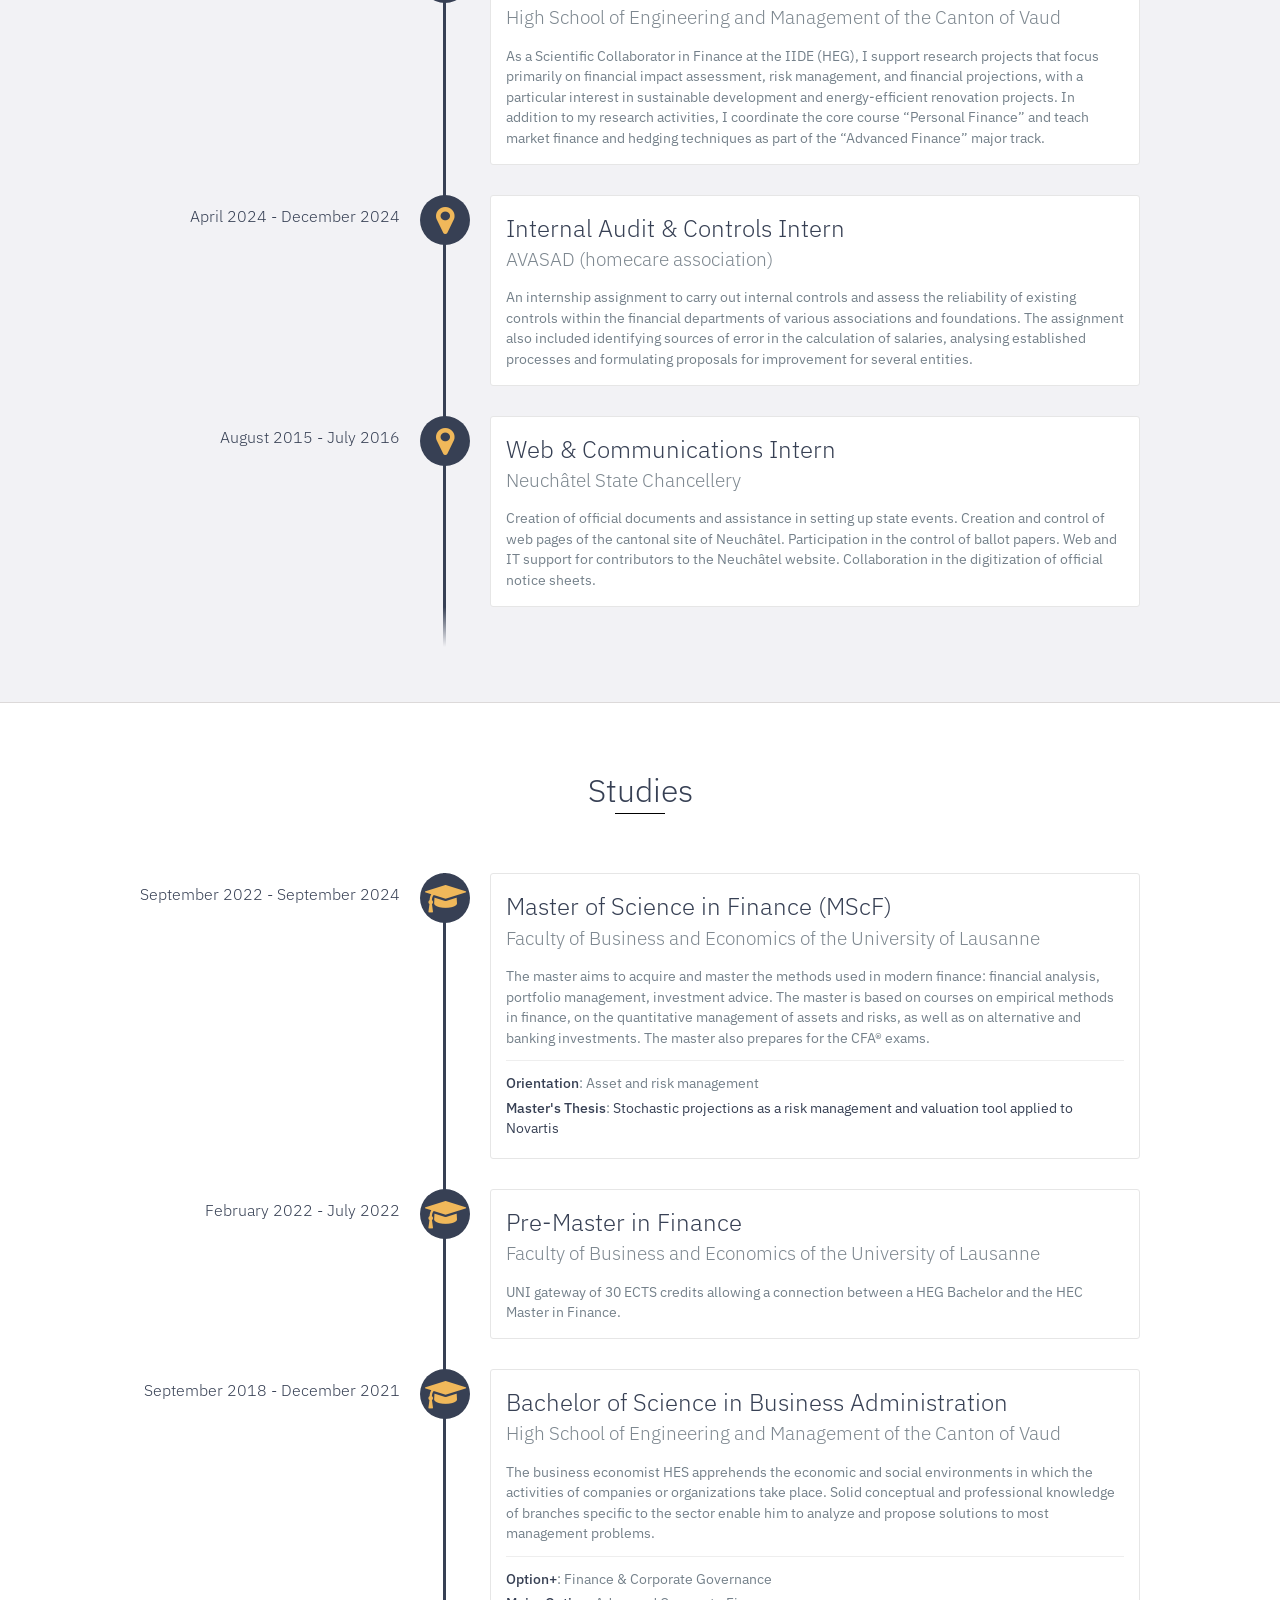
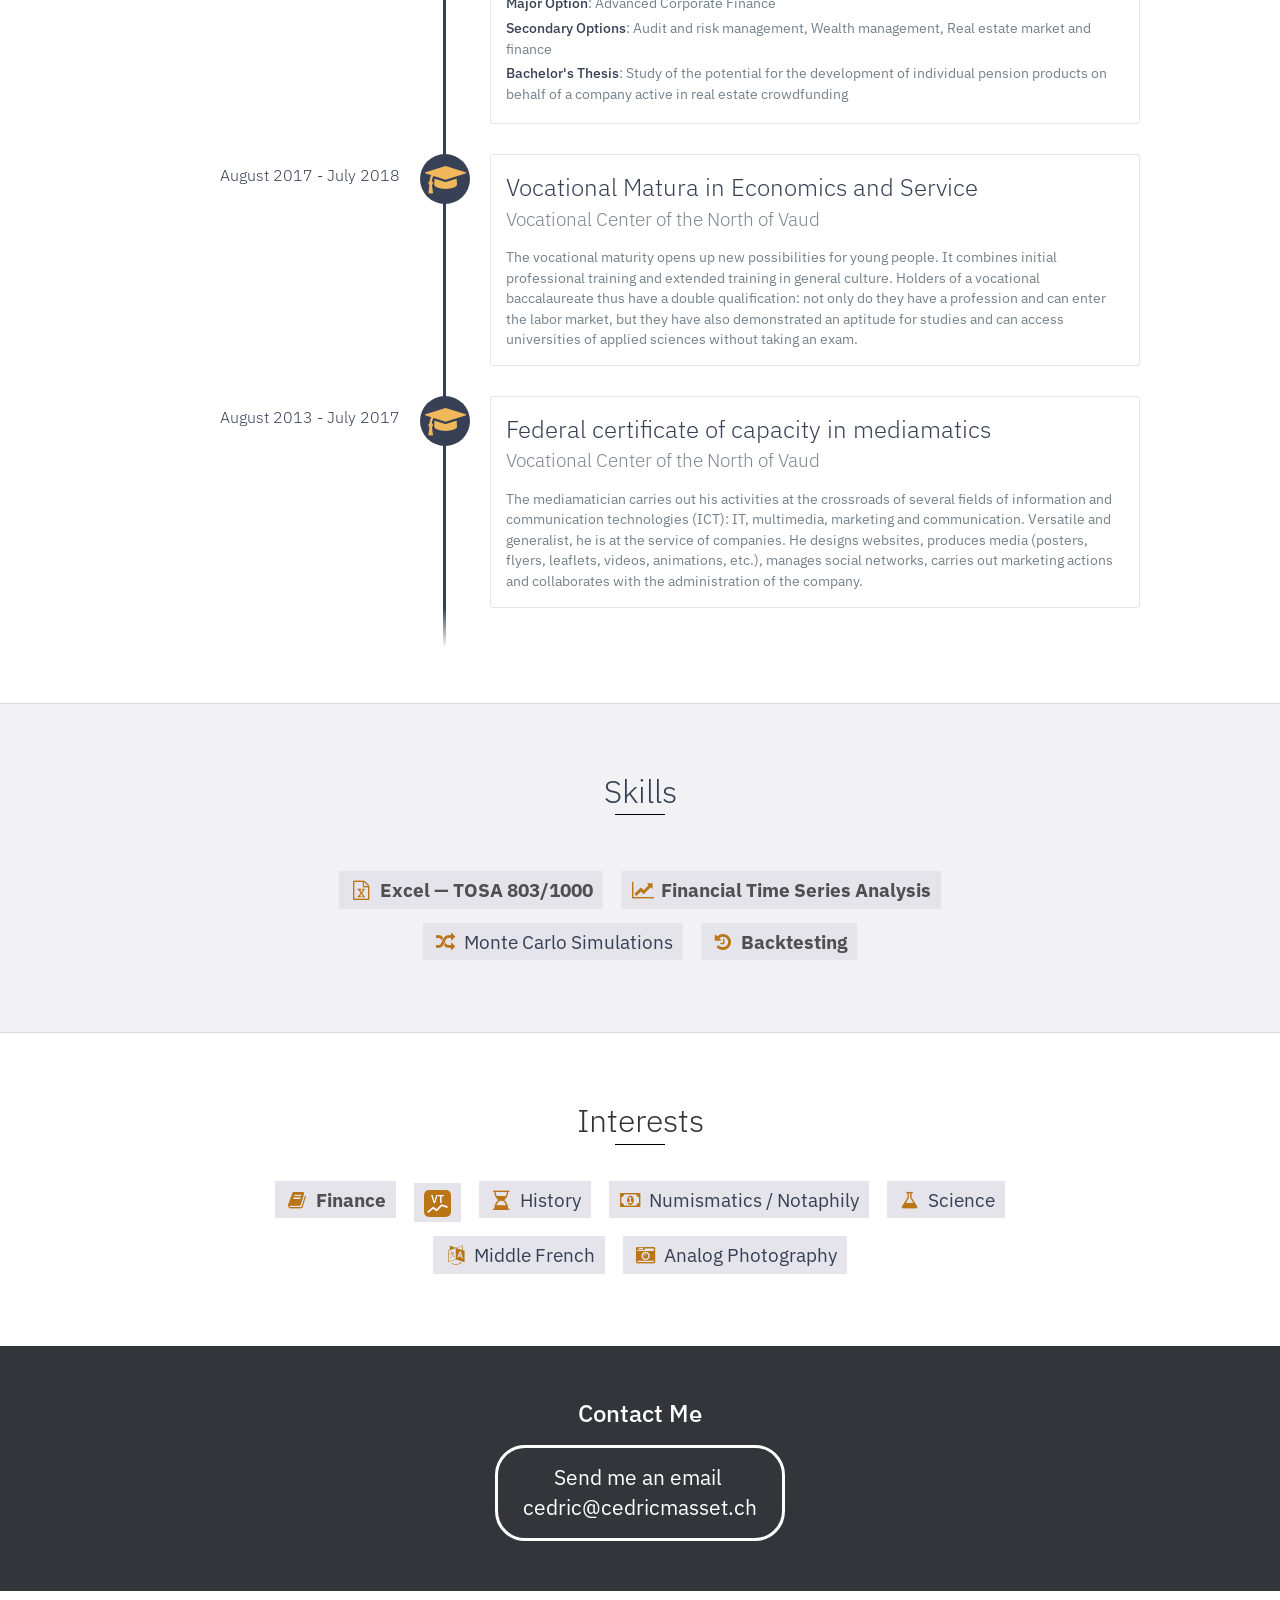
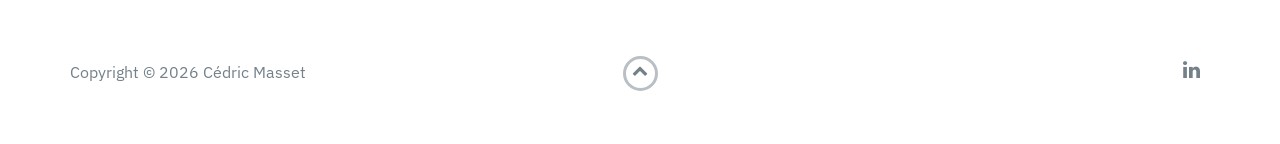
==== commit dee6844b: "Animated header: live gold price curve on canvas (static background4.jpg kept as fallback) Co-Author" ====
--- a/index.html
+++ b/index.html
@@ -305,6 +305,7 @@
 
     <script src="https://ajax.googleapis.com/ajax/libs/jquery/1.12.4/jquery.min.js"></script>
     <script src="js/scripts.js"></script>
+    <script src="js/header-anim.js"></script>
 </body>
 
 </html>
--- a/css/styles.css
+++ b/css/styles.css
@@ -289,6 +289,15 @@
 	overflow: hidden
 }
 
+#lead-canvas {
+	position: absolute;
+	top: 0;
+	left: 0;
+	width: 100%;
+	height: 100%;
+	z-index: 0
+}
+
 #lead-content {
 	position: absolute;
 	z-index: 10;
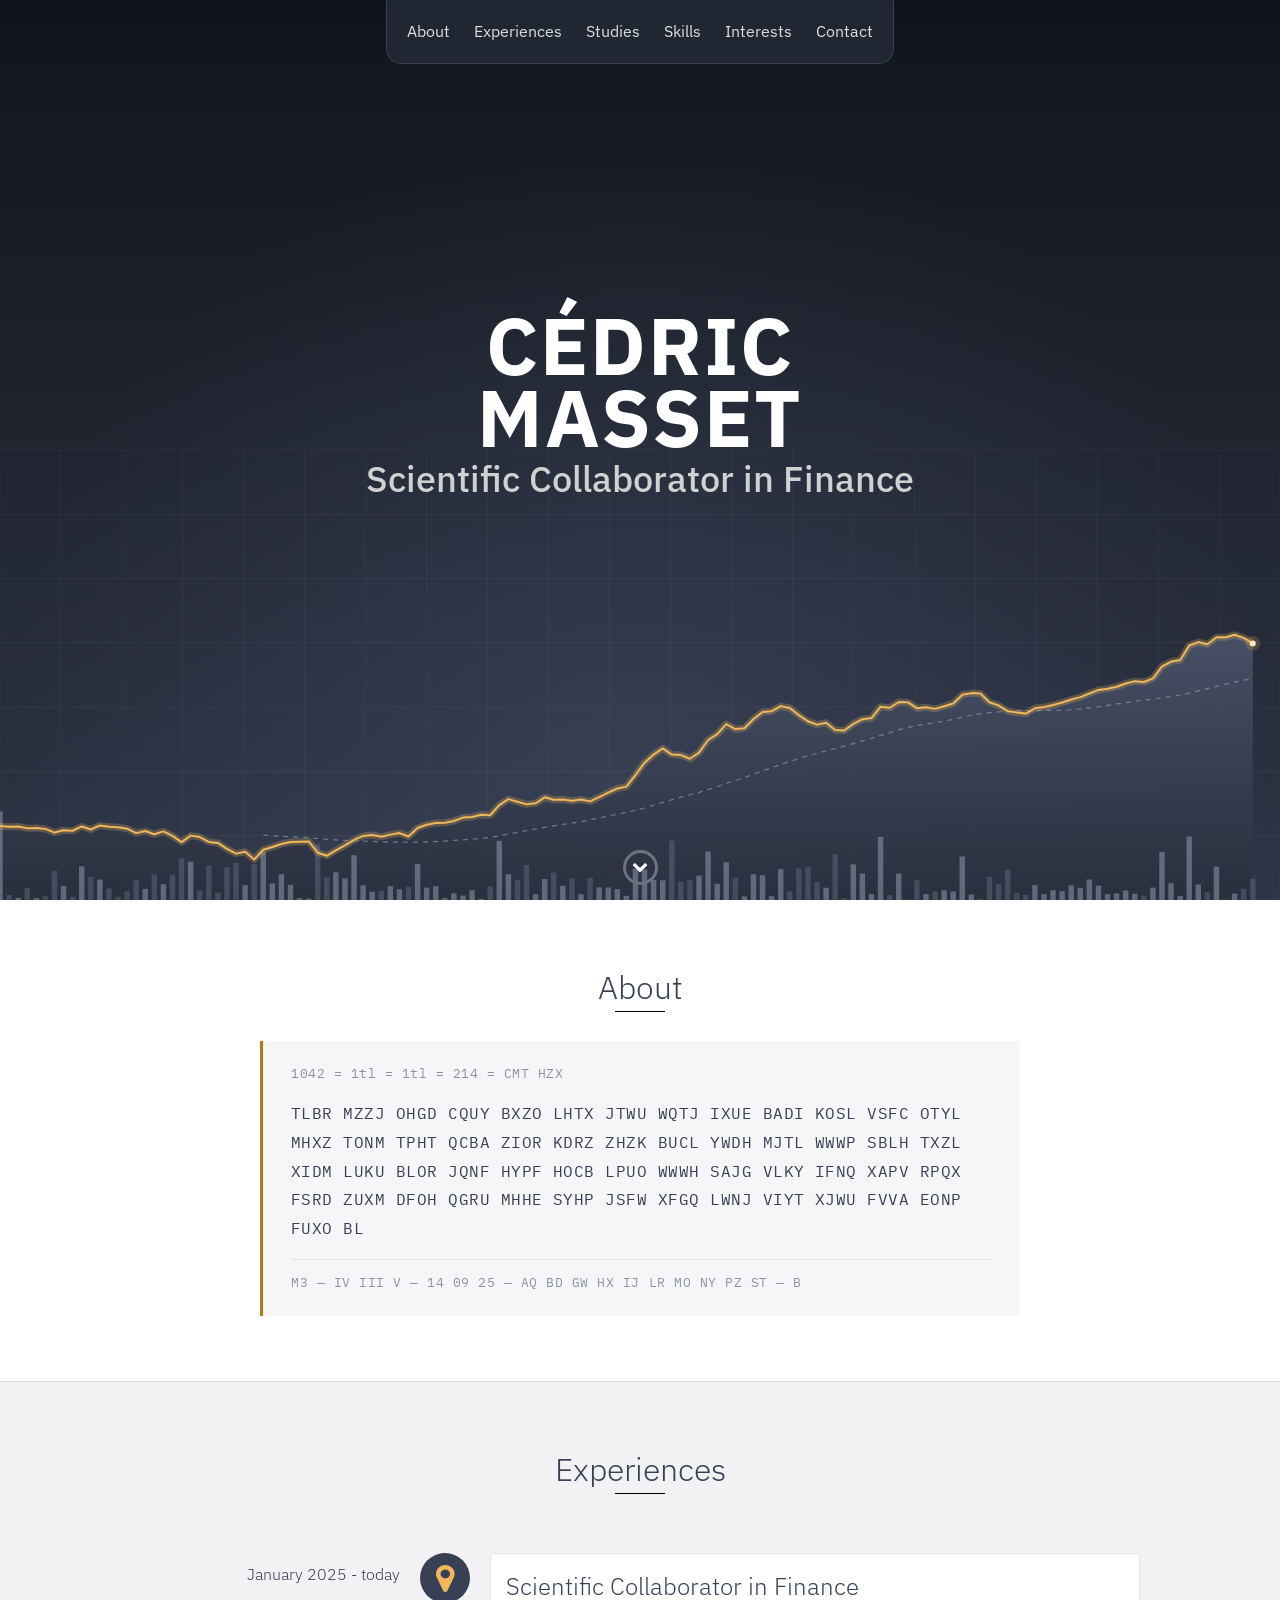
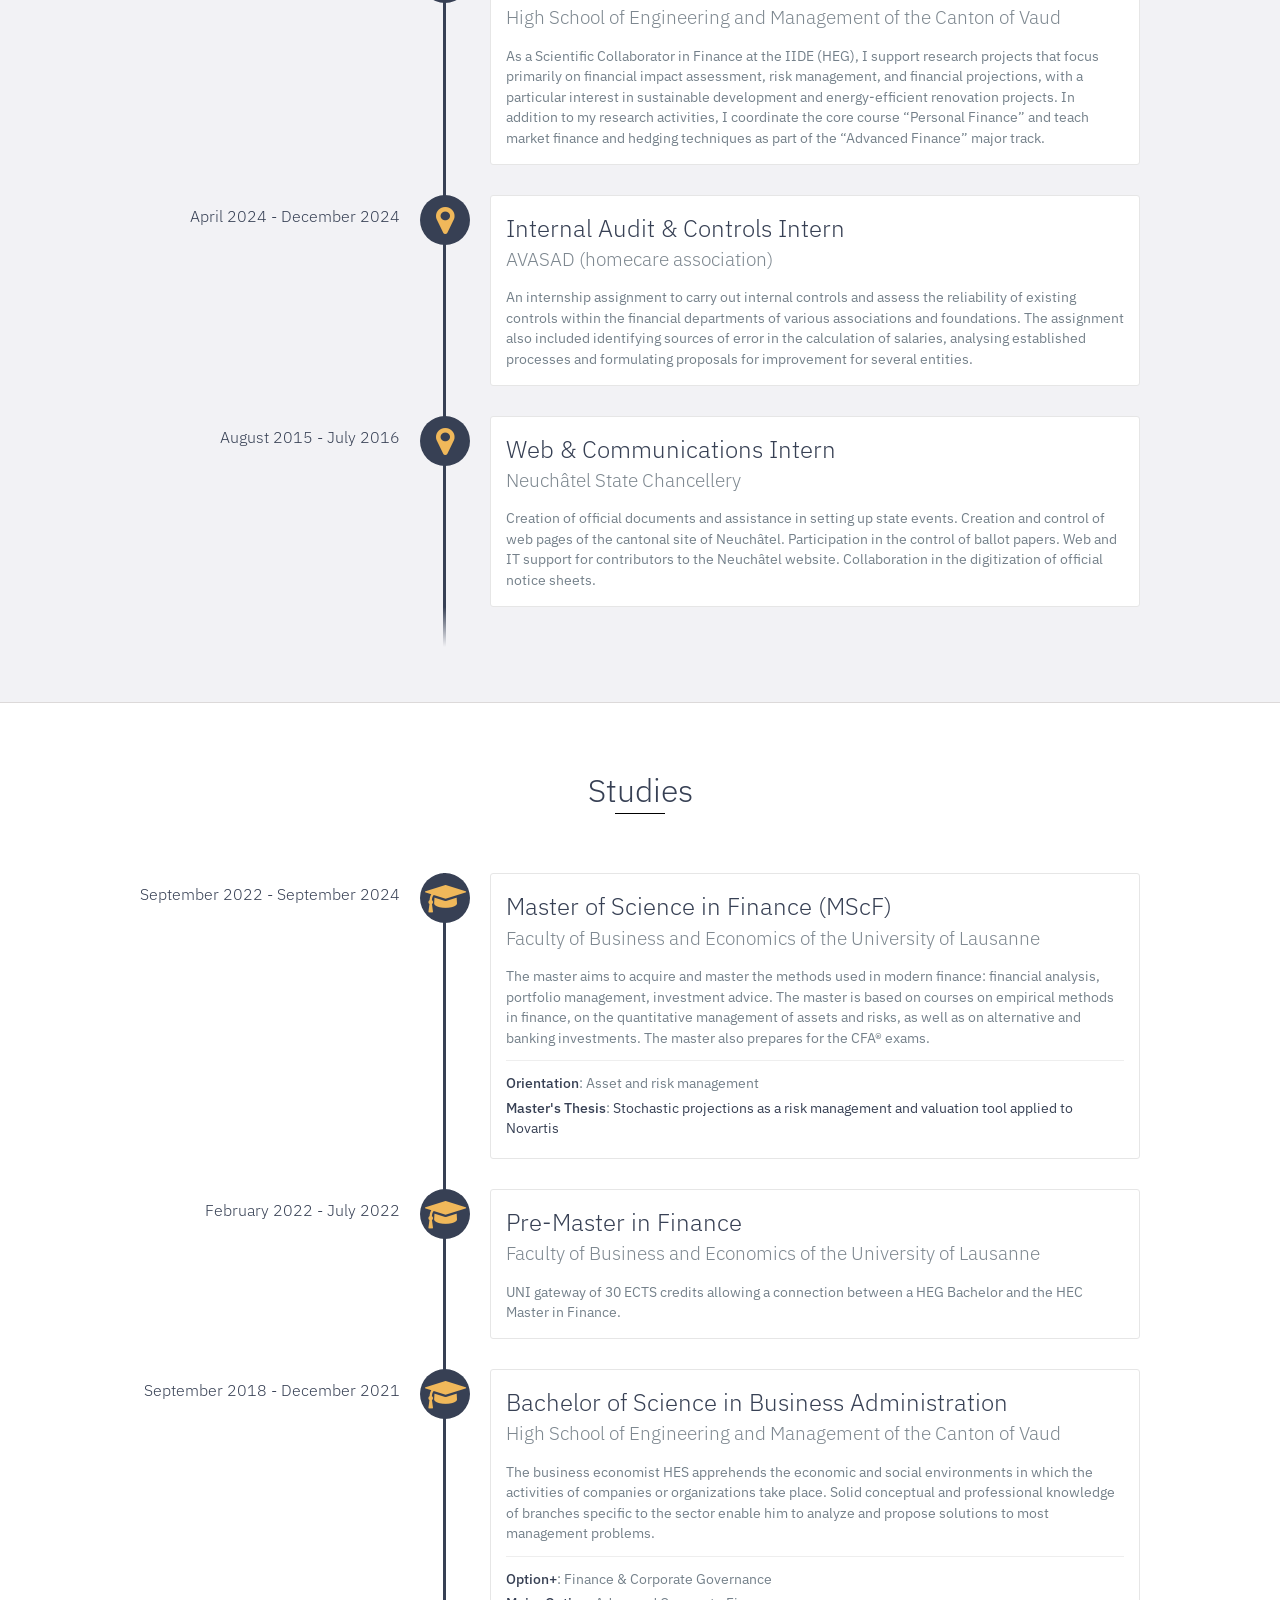
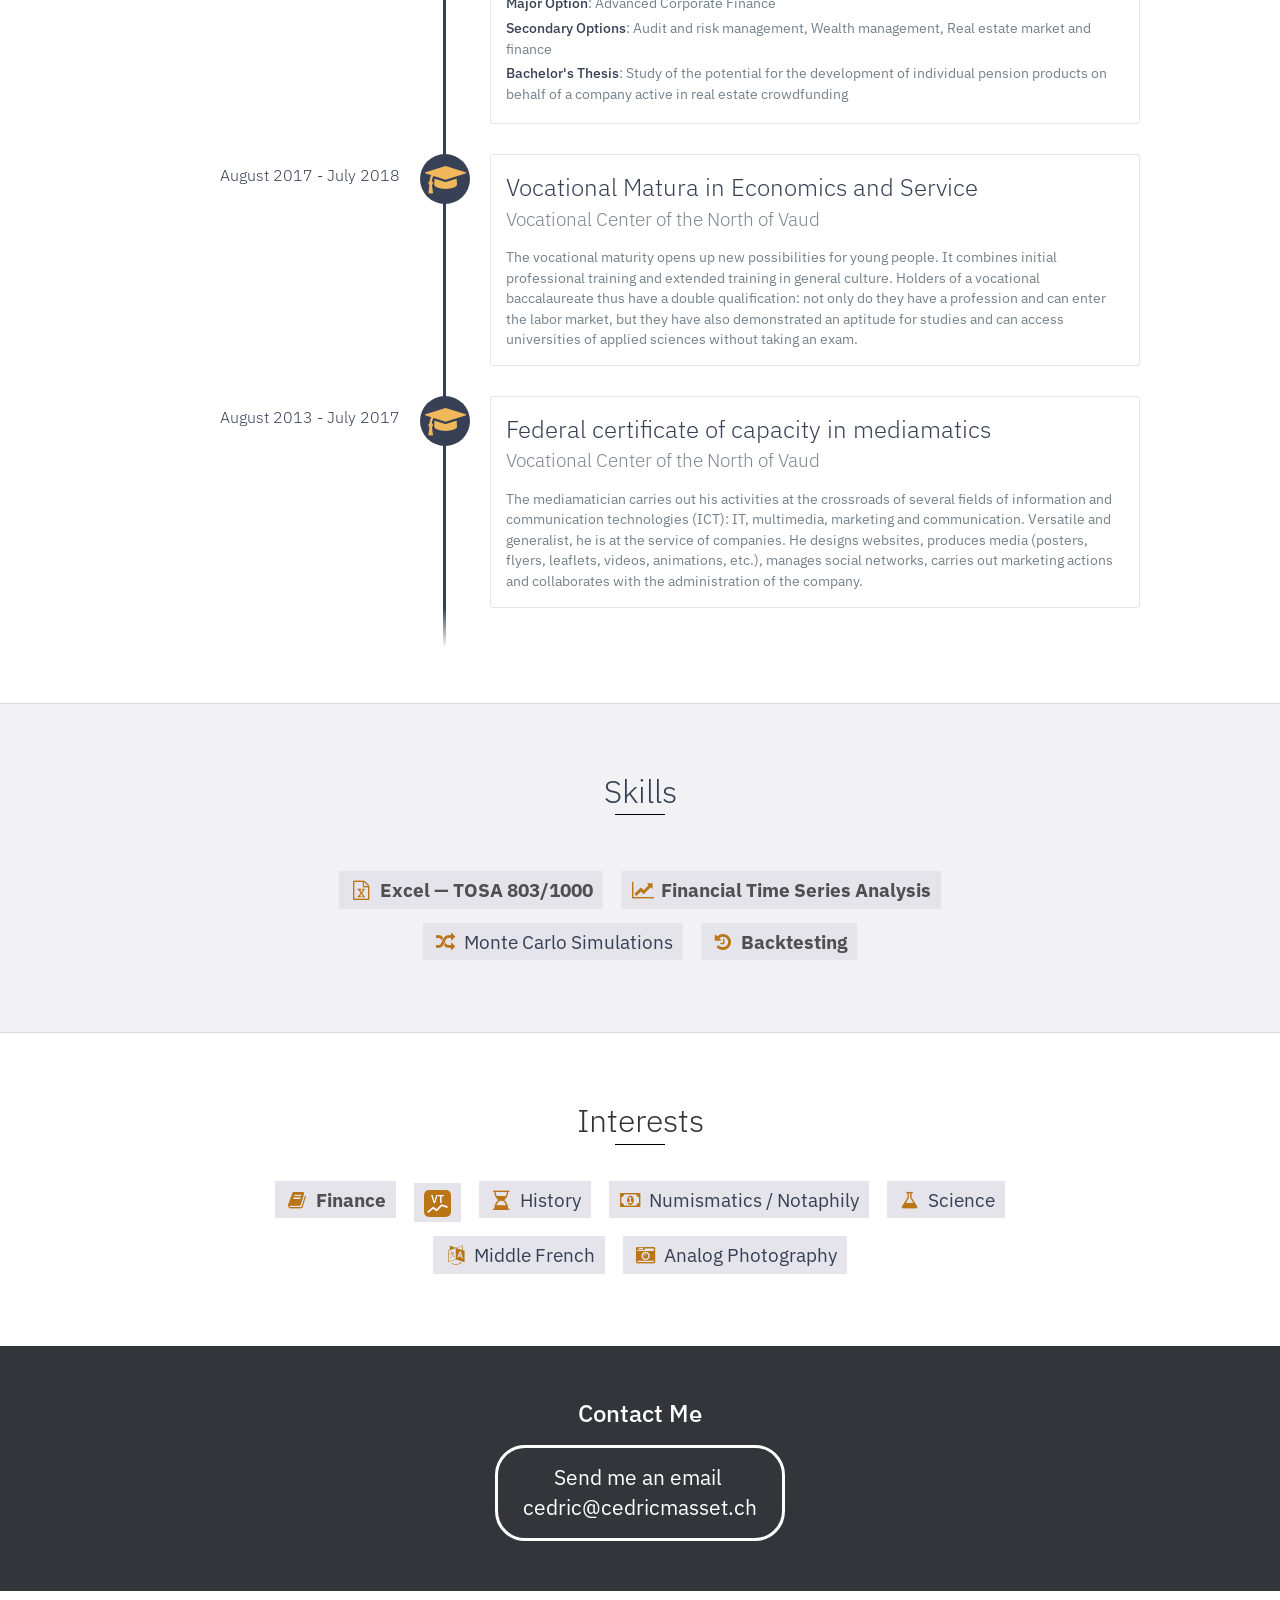
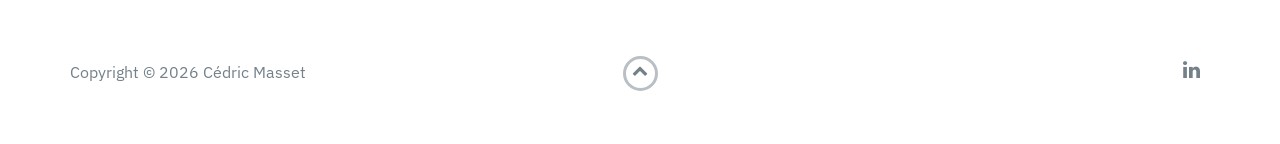
==== commit 23fc3614: "Menu: translucent over header, white below, gold underline and active section Co-Authored-By: Claude" ====
--- a/index.html
+++ b/index.html
@@ -306,6 +306,7 @@
     <script src="https://ajax.googleapis.com/ajax/libs/jquery/1.12.4/jquery.min.js"></script>
     <script src="js/scripts.js"></script>
     <script src="js/header-anim.js"></script>
+    <script src="js/nav.js"></script>
 </body>
 
 </html>
--- a/css/styles.css
+++ b/css/styles.css
@@ -1038,3 +1038,64 @@
 		padding: 18px 16px
 	}
 }
+
+/* Menu (desktop): translucent over the header, white below it, gold underline */
+@media only screen and (min-width: 769px) {
+	header #menu {
+		border: 1px solid transparent;
+		border-top: none;
+		transition: background-color .3s ease, box-shadow .3s ease, border-color .3s ease
+	}
+
+	header #menu a {
+		position: relative;
+		color: var(--slate);
+		transition: color .2s ease
+	}
+
+	header #menu a:hover,
+	header #menu a:focus {
+		background: none;
+		color: var(--slate)
+	}
+
+	header #menu a:after {
+		content: "";
+		position: absolute;
+		left: 10px;
+		right: 10px;
+		bottom: 4px;
+		height: 2px;
+		background: var(--gold-light);
+		transform: scaleX(0);
+		transition: transform .2s ease
+	}
+
+	header #menu a:hover:after,
+	header #menu a:focus-visible:after,
+	header #menu a.current:after {
+		transform: scaleX(1)
+	}
+
+	header #menu a.current {
+		font-weight: 500
+	}
+
+	header.on-lead #menu {
+		background: rgba(46, 53, 70, 0.55);
+		-webkit-backdrop-filter: blur(8px);
+		backdrop-filter: blur(8px);
+		border-color: rgba(255, 255, 255, 0.12);
+		box-shadow: none
+	}
+
+	header.on-lead #menu a {
+		color: rgba(255, 255, 255, 0.85)
+	}
+
+	header.on-lead #menu a:hover,
+	header.on-lead #menu a:focus,
+	header.on-lead #menu a.current {
+		color: #fff
+	}
+}
